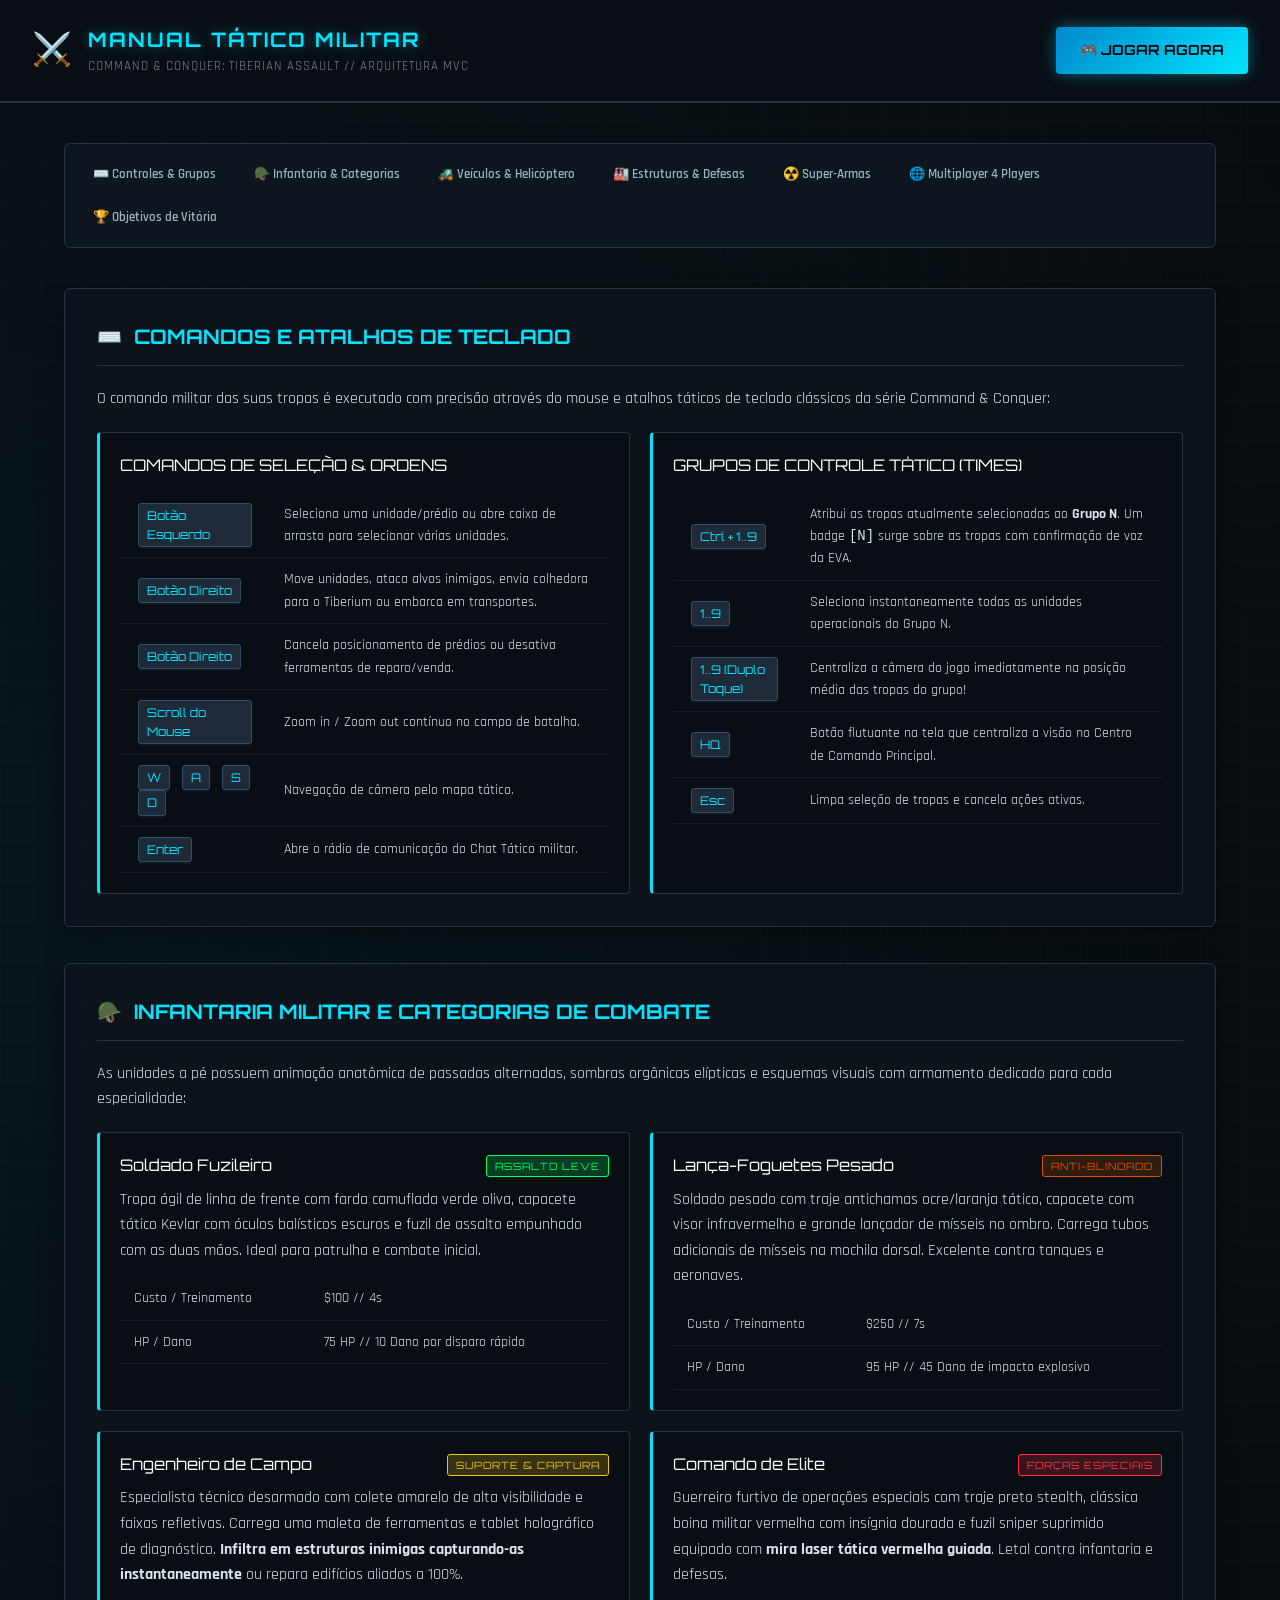
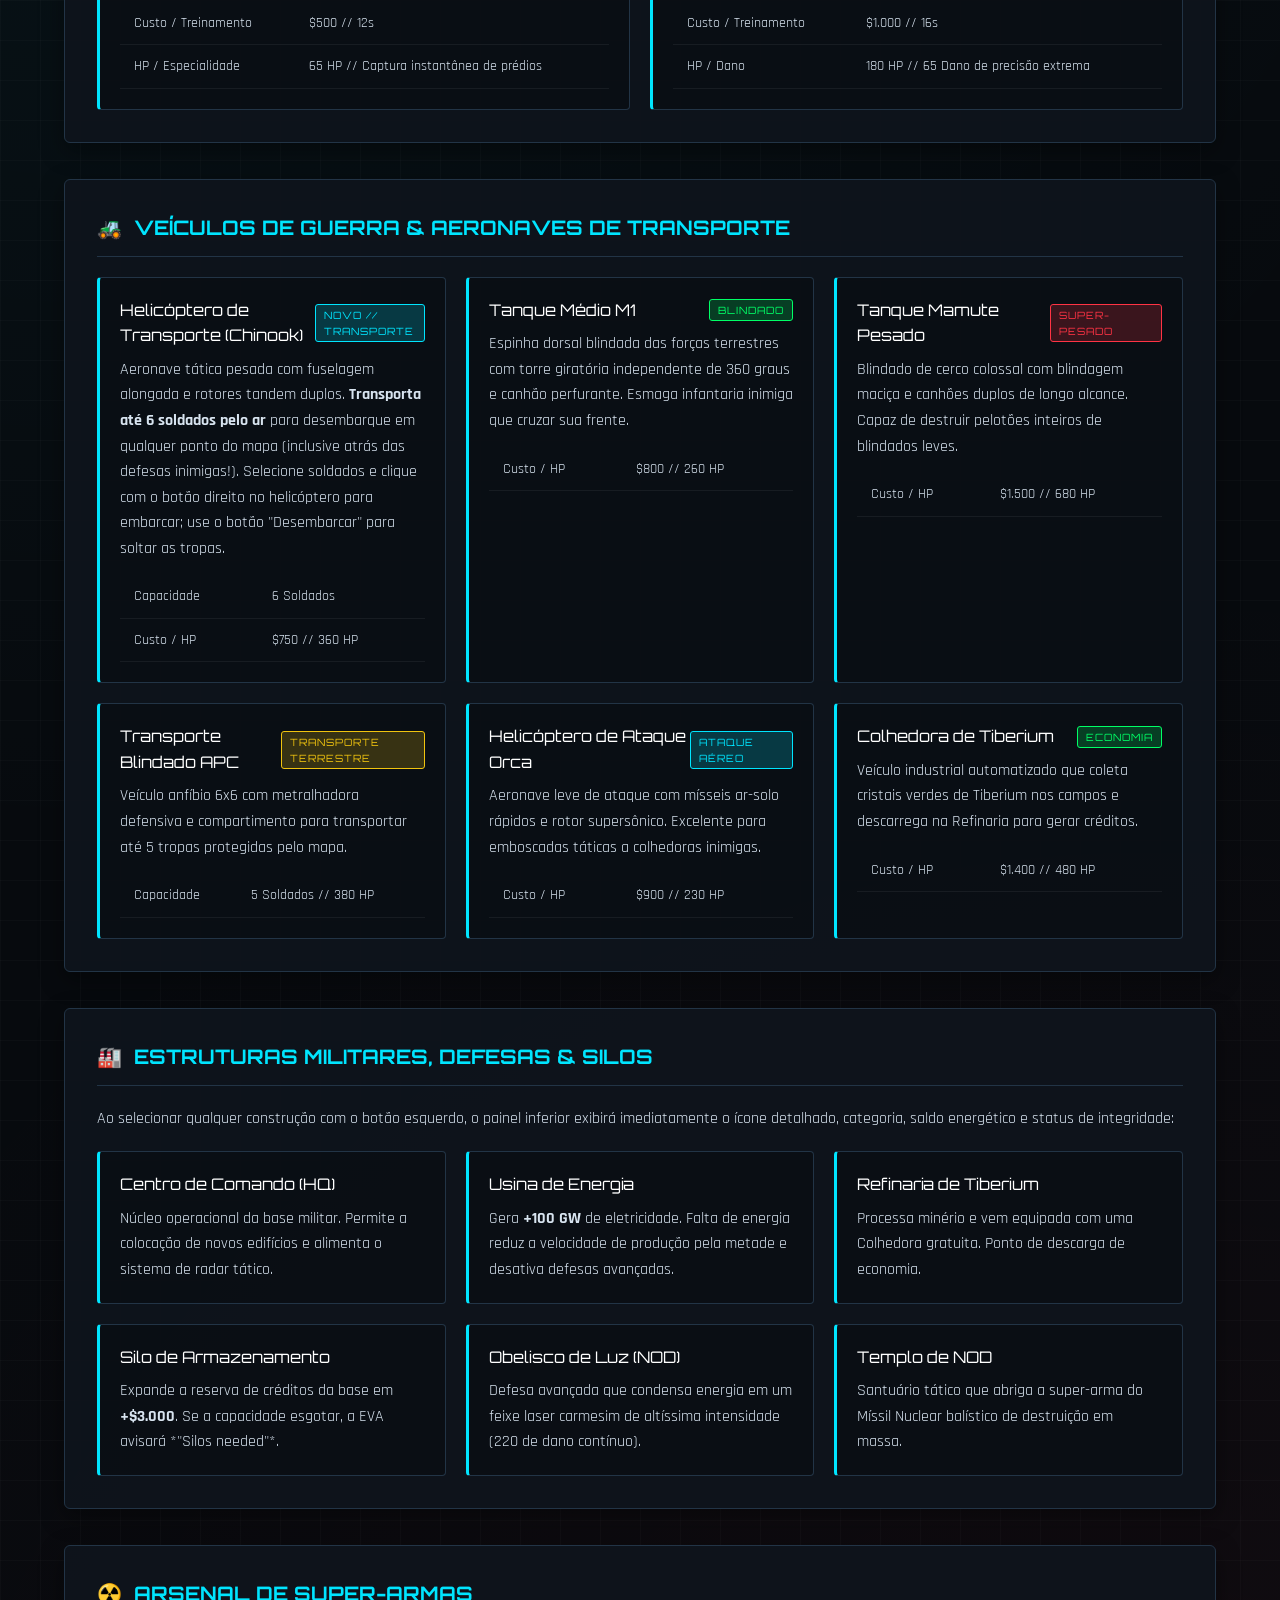
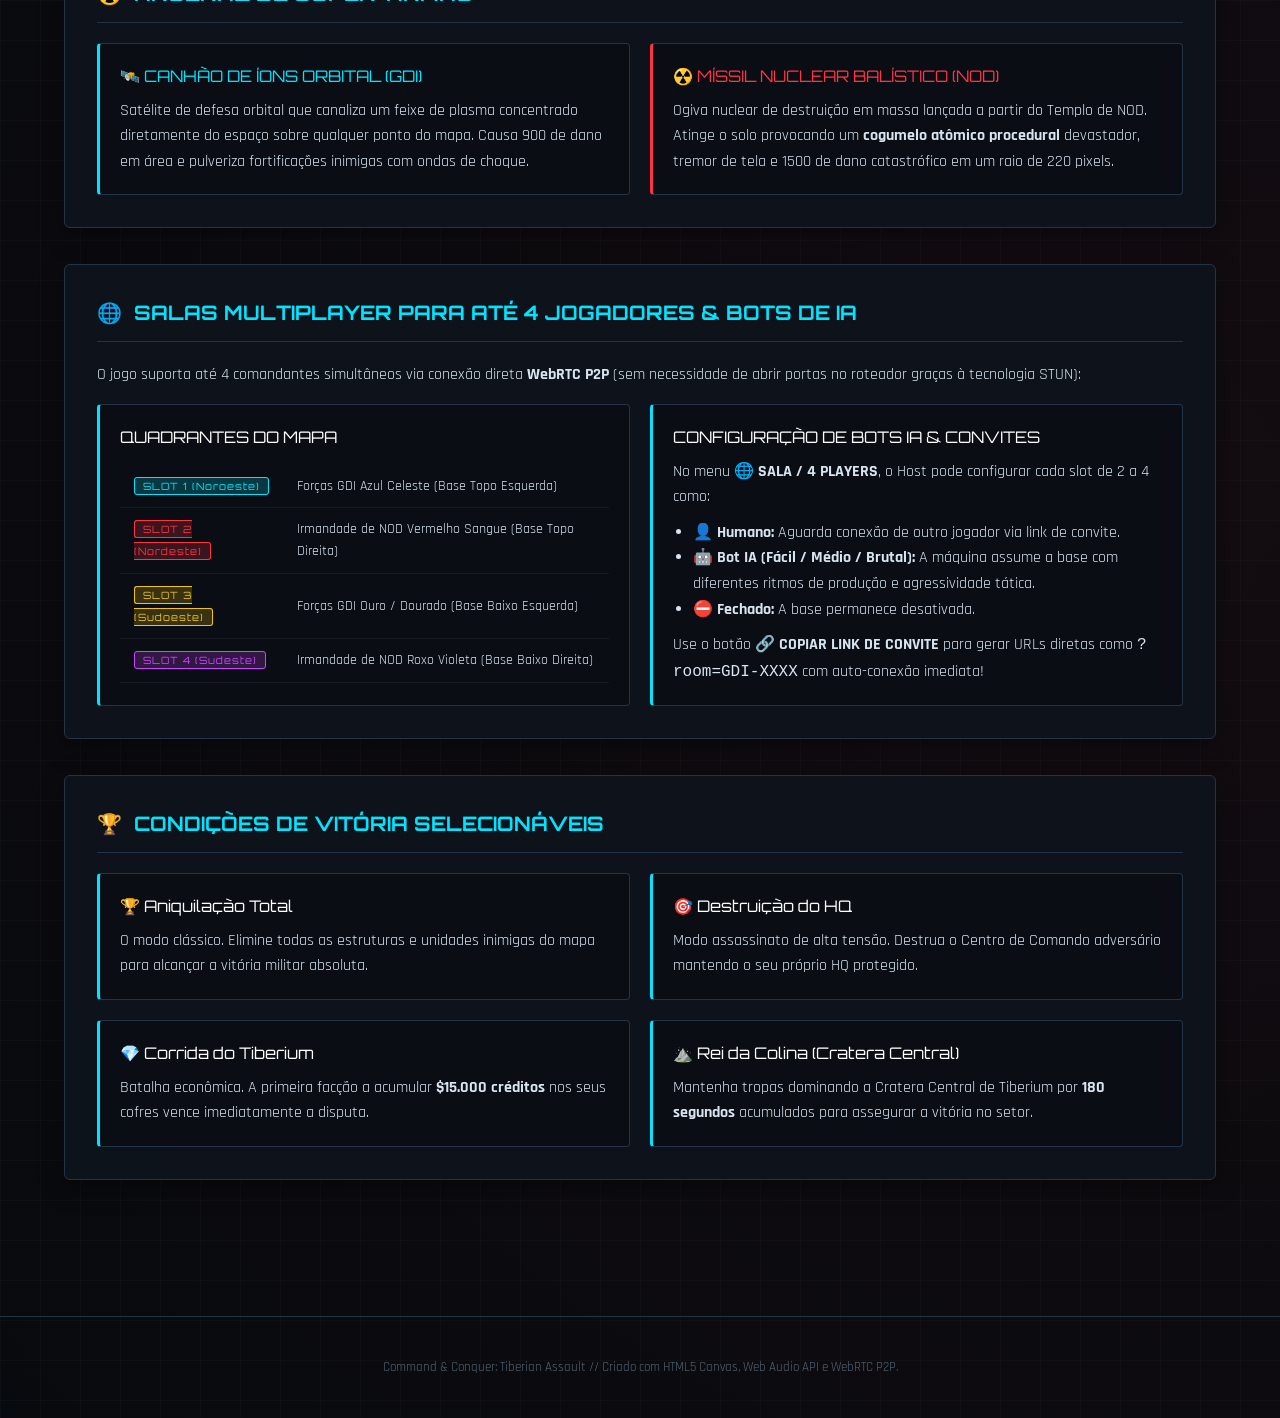
==== manual.html @ e3f0166d "feat: arquitetura MVC, helicóptero de transporte chinook, trilha sonora, feedback de estruturas, man" ====
<!DOCTYPE html>
<html lang="pt-BR">
<head>
  <meta charset="UTF-8">
  <meta name="viewport" content="width=device-width, initial-scale=1.0">
  <title>Manual Tático Militar // Command & Conquer: Tiberian Assault</title>
  <link rel="icon" href="data:image/svg+xml,<svg xmlns='http://www.w3.org/2000/svg' viewBox='0 0 100 100'><text y='.9em' font-size='90'>⚔️</text></svg>">
  <link rel="preconnect" href="https://fonts.googleapis.com">
  <link rel="preconnect" href="https://fonts.gstatic.com" crossorigin>
  <link href="https://fonts.googleapis.com/css2?family=Orbitron:wght@400;600;700;900&family=Rajdhani:wght@500;600;700&display=swap" rel="stylesheet">
  <style>
    :root {
      --bg: #070a0e;
      --panel: rgba(14, 20, 28, 0.95);
      --border: #223446;
      --cyan: #00e5ff;
      --green: #00ff66;
      --amber: #ffaa00;
      --red: #ff3344;
      --gold: #f1c40f;
      --font-tech: 'Orbitron', monospace, sans-serif;
      --font-body: 'Rajdhani', sans-serif;
    }

    * { box-sizing: border-box; margin: 0; padding: 0; }
    body {
      background: var(--bg);
      color: #d8e4f0;
      font-family: var(--font-body);
      font-size: 16px;
      line-height: 1.6;
      background-image: 
        radial-gradient(circle at 10% 20%, rgba(0, 229, 255, 0.05) 0%, transparent 40%),
        radial-gradient(circle at 90% 80%, rgba(255, 51, 68, 0.05) 0%, transparent 40%),
        linear-gradient(rgba(255, 255, 255, 0.02) 1px, transparent 1px),
        linear-gradient(90deg, rgba(255, 255, 255, 0.02) 1px, transparent 1px);
      background-size: 100% 100%, 100% 100%, 40px 40px, 40px 40px;
    }

    header {
      background: rgba(10, 15, 22, 0.98);
      border-bottom: 2px solid var(--border);
      padding: 24px 32px;
      position: sticky;
      top: 0;
      z-index: 100;
      display: flex;
      justify-content: space-between;
      align-items: center;
      backdrop-filter: blur(10px);
    }

    .brand {
      display: flex;
      align-items: center;
      gap: 16px;
    }
    .brand-logo {
      font-size: 32px;
    }
    .brand-text h1 {
      font-family: var(--font-tech);
      font-size: 20px;
      letter-spacing: 2px;
      color: var(--cyan);
      text-shadow: 0 0 12px rgba(0, 229, 255, 0.4);
    }
    .brand-text p {
      font-size: 13px;
      color: #728599;
      letter-spacing: 1px;
    }

    .btn-play {
      background: linear-gradient(135deg, #0088cc, #00e5ff);
      color: #04080e;
      font-family: var(--font-tech);
      font-weight: 700;
      font-size: 14px;
      padding: 12px 24px;
      border: none;
      border-radius: 4px;
      cursor: pointer;
      text-decoration: none;
      display: inline-flex;
      align-items: center;
      gap: 8px;
      box-shadow: 0 0 15px rgba(0, 229, 255, 0.4);
      transition: all 0.2s ease;
    }
    .btn-play:hover {
      transform: translateY(-2px);
      box-shadow: 0 0 25px rgba(0, 229, 255, 0.7);
    }

    .container {
      max-width: 1200px;
      margin: 0 auto;
      padding: 40px 24px 100px;
    }

    .nav-bar {
      display: flex;
      flex-wrap: wrap;
      gap: 10px;
      margin-bottom: 40px;
      background: rgba(16, 24, 34, 0.8);
      padding: 14px;
      border-radius: 6px;
      border: 1px solid var(--border);
    }
    .nav-bar a {
      color: #9ab0c5;
      text-decoration: none;
      font-size: 13px;
      font-weight: 600;
      padding: 6px 14px;
      border-radius: 3px;
      transition: all 0.2s ease;
    }
    .nav-bar a:hover {
      background: rgba(0, 229, 255, 0.15);
      color: var(--cyan);
    }

    .section {
      background: var(--panel);
      border: 1px solid var(--border);
      border-radius: 6px;
      padding: 32px;
      margin-bottom: 36px;
      box-shadow: 0 8px 24px rgba(0, 0, 0, 0.4);
    }

    .section-title {
      font-family: var(--font-tech);
      font-size: 20px;
      color: var(--cyan);
      margin-bottom: 20px;
      display: flex;
      align-items: center;
      gap: 12px;
      border-bottom: 1px solid var(--border);
      padding-bottom: 12px;
    }

    .grid-2 {
      display: grid;
      grid-template-columns: 1fr 1fr;
      gap: 20px;
    }
    .grid-3 {
      display: grid;
      grid-template-columns: repeat(auto-fit, minmax(320px, 1fr));
      gap: 20px;
    }

    .card {
      background: rgba(8, 12, 18, 0.75);
      border: 1px solid var(--border);
      border-radius: 4px;
      padding: 20px;
      position: relative;
    }
    .card.highlight {
      border-left: 3px solid var(--cyan);
    }
    .card.nod {
      border-left: 3px solid var(--red);
    }
    .card.gold {
      border-left: 3px solid var(--gold);
    }

    .card-title {
      font-family: var(--font-tech);
      font-size: 16px;
      color: #fff;
      margin-bottom: 8px;
      display: flex;
      justify-content: space-between;
      align-items: center;
    }

    .badge {
      font-size: 10px;
      padding: 2px 8px;
      border-radius: 3px;
      font-family: var(--font-tech);
      letter-spacing: 1px;
    }
    .badge-cyan { background: rgba(0, 229, 255, 0.2); color: var(--cyan); border: 1px solid var(--cyan); }
    .badge-red { background: rgba(255, 51, 68, 0.2); color: var(--red); border: 1px solid var(--red); }
    .badge-gold { background: rgba(241, 196, 15, 0.2); color: var(--gold); border: 1px solid var(--gold); }
    .badge-green { background: rgba(0, 255, 102, 0.2); color: var(--green); border: 1px solid var(--green); }

    .key {
      display: inline-block;
      background: #1e2a38;
      color: #00e5ff;
      border: 1px solid #334e68;
      border-radius: 3px;
      padding: 2px 8px;
      font-family: var(--font-tech);
      font-size: 12px;
      margin: 0 4px;
      box-shadow: 0 2px 0 #101820;
    }

    table {
      width: 100%;
      border-collapse: collapse;
      margin-top: 14px;
    }
    th, td {
      padding: 10px 14px;
      text-align: left;
      border-bottom: 1px solid rgba(255, 255, 255, 0.06);
      font-size: 14px;
    }
    th {
      font-family: var(--font-tech);
      color: #728599;
      font-size: 12px;
    }

    footer {
      text-align: center;
      padding: 40px;
      border-top: 1px solid var(--border);
      color: #556677;
      font-size: 13px;
    }
  </style>
</head>
<body>

  <header>
    <div class="brand">
      <span class="brand-logo">⚔️</span>
      <div class="brand-text">
        <h1>MANUAL TÁTICO MILITAR</h1>
        <p>COMMAND & CONQUER: TIBERIAN ASSAULT // ARQUITETURA MVC</p>
      </div>
    </div>
    <a href="index.html" class="btn-play">🎮 JOGAR AGORA</a>
  </header>

  <div class="container">
    
    <nav class="nav-bar">
      <a href="#controles">⌨️ Controles & Grupos</a>
      <a href="#infantaria">🪖 Infantaria & Categorias</a>
      <a href="#veiculos">🚜 Veículos & Helicóptero</a>
      <a href="#estruturas">🏭 Estruturas & Defesas</a>
      <a href="#superarmas">☢️ Super-Armas</a>
      <a href="#multiplayer">🌐 Multiplayer 4 Players</a>
      <a href="#vitoria">🏆 Objetivos de Vitória</a>
    </nav>

    <!-- 1. CONTROLES E ATALHOS -->
    <section class="section" id="controles">
      <h2 class="section-title"><span>⌨️</span> COMANDOS E ATALHOS DE TECLADO</h2>
      <p style="margin-bottom: 20px;">O comando militar das suas tropas é executado com precisão através do mouse e atalhos táticos de teclado clássicos da série Command & Conquer:</p>
      
      <div class="grid-2">
        <div class="card highlight">
          <div class="card-title">COMANDOS DE SELEÇÃO & ORDENS</div>
          <table>
            <tr><td><span class="key">Botão Esquerdo</span></td><td>Seleciona uma unidade/prédio ou abre caixa de arrasto para selecionar várias unidades.</td></tr>
            <tr><td><span class="key">Botão Direito</span></td><td>Move unidades, ataca alvos inimigos, envia colhedora para o Tiberium ou embarca em transportes.</td></tr>
            <tr><td><span class="key">Botão Direito</span></td><td>Cancela posicionamento de prédios ou desativa ferramentas de reparo/venda.</td></tr>
            <tr><td><span class="key">Scroll do Mouse</span></td><td>Zoom in / Zoom out contínuo no campo de batalha.</td></tr>
            <tr><td><span class="key">W</span> <span class="key">A</span> <span class="key">S</span> <span class="key">D</span></td><td>Navegação de câmera pelo mapa tático.</td></tr>
            <tr><td><span class="key">Enter</span></td><td>Abre o rádio de comunicação do Chat Tático militar.</td></tr>
          </table>
        </div>

        <div class="card highlight">
          <div class="card-title">GRUPOS DE CONTROLE TÁTICO (TIMES)</div>
          <table>
            <tr><td><span class="key">Ctrl + 1..9</span></td><td>Atribui as tropas atualmente selecionadas ao <strong>Grupo N</strong>. Um badge <code>[N]</code> surge sobre as tropas com confirmação de voz da EVA.</td></tr>
            <tr><td><span class="key">1..9</span></td><td>Seleciona instantaneamente todas as unidades operacionais do Grupo N.</td></tr>
            <tr><td><span class="key">1..9 (Duplo Toque)</span></td><td>Centraliza a câmera do jogo imediatamente na posição média das tropas do grupo!</td></tr>
            <tr><td><span class="key">HQ</span></td><td>Botão flutuante na tela que centraliza a visão no Centro de Comando Principal.</td></tr>
            <tr><td><span class="key">Esc</span></td><td>Limpa seleção de tropas e cancela ações ativas.</td></tr>
          </table>
        </div>
      </div>
    </section>

    <!-- 2. INFANTARIA E CATEGORIAS -->
    <section class="section" id="infantaria">
      <h2 class="section-title"><span>🪖</span> INFANTARIA MILITAR E CATEGORIAS DE COMBATE</h2>
      <p style="margin-bottom: 20px;">As unidades a pé possuem animação anatômica de passadas alternadas, sombras orgânicas elípticas e esquemas visuais com armamento dedicado para cada especialidade:</p>

      <div class="grid-2">
        <div class="card highlight">
          <div class="card-title">
            <span>Soldado Fuzileiro</span>
            <span class="badge badge-green">ASSALTO LEVE</span>
          </div>
          <p>Tropa ágil de linha de frente com farda camuflada verde oliva, capacete tático Kevlar com óculos balísticos escuros e fuzil de assalto empunhado com as duas mãos. Ideal para patrulha e combate inicial.</p>
          <table>
            <tr><td>Custo / Treinamento</td><td>$100 // 4s</td></tr>
            <tr><td>HP / Dano</td><td>75 HP // 10 Dano por disparo rápido</td></tr>
          </table>
        </div>

        <div class="card highlight">
          <div class="card-title">
            <span>Lança-Foguetes Pesado</span>
            <span class="badge badge-amber" style="background: rgba(211,84,0,0.2); color: #d35400; border: 1px solid #d35400;">ANTI-BLINDADO</span>
          </div>
          <p>Soldado pesado com traje antichamas ocre/laranja tático, capacete com visor infravermelho e grande lançador de mísseis no ombro. Carrega tubos adicionais de mísseis na mochila dorsal. Excelente contra tanques e aeronaves.</p>
          <table>
            <tr><td>Custo / Treinamento</td><td>$250 // 7s</td></tr>
            <tr><td>HP / Dano</td><td>95 HP // 45 Dano de impacto explosivo</td></tr>
          </table>
        </div>

        <div class="card highlight">
          <div class="card-title">
            <span>Engenheiro de Campo</span>
            <span class="badge badge-gold">SUPORTE & CAPTURA</span>
          </div>
          <p>Especialista técnico desarmado com colete amarelo de alta visibilidade e faixas refletivas. Carrega uma maleta de ferramentas e tablet holográfico de diagnóstico. <strong>Infiltra em estruturas inimigas capturando-as instantaneamente</strong> ou repara edifícios aliados a 100%.</p>
          <table>
            <tr><td>Custo / Treinamento</td><td>$500 // 12s</td></tr>
            <tr><td>HP / Especialidade</td><td>65 HP // Captura instantânea de prédios</td></tr>
          </table>
        </div>

        <div class="card highlight">
          <div class="card-title">
            <span>Comando de Elite</span>
            <span class="badge badge-red">FORÇAS ESPECIAIS</span>
          </div>
          <p>Guerreiro furtivo de operações especiais com traje preto stealth, clássica boina militar vermelha com insígnia dourada e fuzil sniper suprimido equipado com <strong>mira laser tática vermelha guiada</strong>. Letal contra infantaria e defesas.</p>
          <table>
            <tr><td>Custo / Treinamento</td><td>$1.000 // 16s</td></tr>
            <tr><td>HP / Dano</td><td>180 HP // 65 Dano de precisão extrema</td></tr>
          </table>
        </div>
      </div>
    </section>

    <!-- 3. VEÍCULOS E AERONAVES -->
    <section class="section" id="veiculos">
      <h2 class="section-title"><span>🚜</span> VEÍCULOS DE GUERRA & AERONAVES DE TRANSPORTE</h2>
      
      <div class="grid-3">
        <div class="card highlight">
          <div class="card-title">
            <span>Helicóptero de Transporte (Chinook)</span>
            <span class="badge badge-cyan">NOVO // TRANSPORTE</span>
          </div>
          <p>Aeronave tática pesada com fuselagem alongada e rotores tandem duplos. <strong>Transporta até 6 soldados pelo ar</strong> para desembarque em qualquer ponto do mapa (inclusive atrás das defesas inimigas!). Selecione soldados e clique com o botão direito no helicóptero para embarcar; use o botão "Desembarcar" para soltar as tropas.</p>
          <table>
            <tr><td>Capacidade</td><td>6 Soldados</td></tr>
            <tr><td>Custo / HP</td><td>$750 // 360 HP</td></tr>
          </table>
        </div>

        <div class="card highlight">
          <div class="card-title">
            <span>Tanque Médio M1</span>
            <span class="badge badge-green">BLINDADO</span>
          </div>
          <p>Espinha dorsal blindada das forças terrestres com torre giratória independente de 360 graus e canhão perfurante. Esmaga infantaria inimiga que cruzar sua frente.</p>
          <table>
            <tr><td>Custo / HP</td><td>$800 // 260 HP</td></tr>
          </table>
        </div>

        <div class="card highlight">
          <div class="card-title">
            <span>Tanque Mamute Pesado</span>
            <span class="badge badge-red">SUPER-PESADO</span>
          </div>
          <p>Blindado de cerco colossal com blindagem maciça e canhões duplos de longo alcance. Capaz de destruir pelotões inteiros de blindados leves.</p>
          <table>
            <tr><td>Custo / HP</td><td>$1.500 // 680 HP</td></tr>
          </table>
        </div>

        <div class="card highlight">
          <div class="card-title">
            <span>Transporte Blindado APC</span>
            <span class="badge badge-gold">TRANSPORTE TERRESTRE</span>
          </div>
          <p>Veículo anfíbio 6x6 com metralhadora defensiva e compartimento para transportar até 5 tropas protegidas pelo mapa.</p>
          <table>
            <tr><td>Capacidade</td><td>5 Soldados // 380 HP</td></tr>
          </table>
        </div>

        <div class="card highlight">
          <div class="card-title">
            <span>Helicóptero de Ataque Orca</span>
            <span class="badge badge-cyan">ATAQUE AÉREO</span>
          </div>
          <p>Aeronave leve de ataque com mísseis ar-solo rápidos e rotor supersônico. Excelente para emboscadas táticas a colhedoras inimigas.</p>
          <table>
            <tr><td>Custo / HP</td><td>$900 // 230 HP</td></tr>
          </table>
        </div>

        <div class="card highlight">
          <div class="card-title">
            <span>Colhedora de Tiberium</span>
            <span class="badge badge-green">ECONOMIA</span>
          </div>
          <p>Veículo industrial automatizado que coleta cristais verdes de Tiberium nos campos e descarrega na Refinaria para gerar créditos.</p>
          <table>
            <tr><td>Custo / HP</td><td>$1.400 // 480 HP</td></tr>
          </table>
        </div>
      </div>
    </section>

    <!-- 4. ESTRUTURAS -->
    <section class="section" id="estruturas">
      <h2 class="section-title"><span>🏭</span> ESTRUTURAS MILITARES, DEFESAS & SILOS</h2>
      <p style="margin-bottom: 20px;">Ao selecionar qualquer construção com o botão esquerdo, o painel inferior exibirá imediatamente o ícone detalhado, categoria, saldo energético e status de integridade:</p>

      <div class="grid-3">
        <div class="card highlight">
          <div class="card-title">Centro de Comando (HQ)</div>
          <p>Núcleo operacional da base militar. Permite a colocação de novos edifícios e alimenta o sistema de radar tático.</p>
        </div>
        <div class="card highlight">
          <div class="card-title">Usina de Energia</div>
          <p>Gera <strong>+100 GW</strong> de eletricidade. Falta de energia reduz a velocidade de produção pela metade e desativa defesas avançadas.</p>
        </div>
        <div class="card highlight">
          <div class="card-title">Refinaria de Tiberium</div>
          <p>Processa minério e vem equipada com uma Colhedora gratuita. Ponto de descarga de economia.</p>
        </div>
        <div class="card highlight">
          <div class="card-title">Silo de Armazenamento</div>
          <p>Expande a reserva de créditos da base em <strong>+$3.000</strong>. Se a capacidade esgotar, a EVA avisará *"Silos needed"*.</p>
        </div>
        <div class="card highlight">
          <div class="card-title">Obelisco de Luz (NOD)</div>
          <p>Defesa avançada que condensa energia em um feixe laser carmesim de altíssima intensidade (220 de dano contínuo).</p>
        </div>
        <div class="card highlight">
          <div class="card-title">Templo de NOD</div>
          <p>Santuário tático que abriga a super-arma do Míssil Nuclear balístico de destruição em massa.</p>
        </div>
      </div>
    </section>

    <!-- 5. SUPER-ARMAS -->
    <section class="section" id="superarmas">
      <h2 class="section-title"><span>☢️</span> ARSENAL DE SUPER-ARMAS</h2>
      <div class="grid-2">
        <div class="card highlight">
          <div class="card-title" style="color: var(--cyan);">🛰️ CANHÃO DE ÍONS ORBITAL (GDI)</div>
          <p>Satélite de defesa orbital que canaliza um feixe de plasma concentrado diretamente do espaço sobre qualquer ponto do mapa. Causa 900 de dano em área e pulveriza fortificações inimigas com ondas de choque.</p>
        </div>
        <div class="card nod">
          <div class="card-title" style="color: var(--red);">☢️ MÍSSIL NUCLEAR BALÍSTICO (NOD)</div>
          <p>Ogiva nuclear de destruição em massa lançada a partir do Templo de NOD. Atinge o solo provocando um <strong>cogumelo atômico procedural</strong> devastador, tremor de tela e 1500 de dano catastrófico em um raio de 220 pixels.</p>
        </div>
      </div>
    </section>

    <!-- 6. MULTIPLAYER 4 PLAYERS -->
    <section class="section" id="multiplayer">
      <h2 class="section-title"><span>🌐</span> SALAS MULTIPLAYER PARA ATÉ 4 JOGADORES & BOTS DE IA</h2>
      <p style="margin-bottom: 16px;">O jogo suporta até 4 comandantes simultâneos via conexão direta <strong>WebRTC P2P</strong> (sem necessidade de abrir portas no roteador graças à tecnologia STUN):</p>

      <div class="grid-2">
        <div class="card highlight">
          <div class="card-title">QUADRANTES DO MAPA</div>
          <table>
            <tr><td><span class="badge badge-cyan">SLOT 1 (Noroeste)</span></td><td>Forças GDI Azul Celeste (Base Topo Esquerda)</td></tr>
            <tr><td><span class="badge badge-red">SLOT 2 (Nordeste)</span></td><td>Irmandade de NOD Vermelho Sangue (Base Topo Direita)</td></tr>
            <tr><td><span class="badge badge-gold">SLOT 3 (Sudoeste)</span></td><td>Forças GDI Ouro / Dourado (Base Baixo Esquerda)</td></tr>
            <tr><td><span class="badge badge-red" style="background: rgba(204,68,255,0.2); color: #cc44ff; border: 1px solid #cc44ff;">SLOT 4 (Sudeste)</span></td><td>Irmandade de NOD Roxo Violeta (Base Baixo Direita)</td></tr>
          </table>
        </div>

        <div class="card highlight">
          <div class="card-title">CONFIGURAÇÃO DE BOTS IA & CONVITES</div>
          <p>No menu <strong>🌐 SALA / 4 PLAYERS</strong>, o Host pode configurar cada slot de 2 a 4 como:</p>
          <ul style="margin: 10px 0 10px 20px;">
            <li><strong>👤 Humano:</strong> Aguarda conexão de outro jogador via link de convite.</li>
            <li><strong>🤖 Bot IA (Fácil / Médio / Brutal):</strong> A máquina assume a base com diferentes ritmos de produção e agressividade tática.</li>
            <li><strong>⛔ Fechado:</strong> A base permanece desativada.</li>
          </ul>
          <p>Use o botão <strong>🔗 COPIAR LINK DE CONVITE</strong> para gerar URLs diretas como <code>?room=GDI-XXXX</code> com auto-conexão imediata!</p>
        </div>
      </div>
    </section>

    <!-- 7. CONDIÇÕES DE VITÓRIA -->
    <section class="section" id="vitoria">
      <h2 class="section-title"><span>🏆</span> CONDIÇÕES DE VITÓRIA SELECIONÁVEIS</h2>
      <div class="grid-2">
        <div class="card highlight">
          <div class="card-title">🏆 Aniquilação Total</div>
          <p>O modo clássico. Elimine todas as estruturas e unidades inimigas do mapa para alcançar a vitória militar absoluta.</p>
        </div>
        <div class="card highlight">
          <div class="card-title">🎯 Destruição do HQ</div>
          <p>Modo assassinato de alta tensão. Destrua o Centro de Comando adversário mantendo o seu próprio HQ protegido.</p>
        </div>
        <div class="card highlight">
          <div class="card-title">💎 Corrida do Tiberium</div>
          <p>Batalha econômica. A primeira facção a acumular <strong>$15.000 créditos</strong> nos seus cofres vence imediatamente a disputa.</p>
        </div>
        <div class="card highlight">
          <div class="card-title">⛰️ Rei da Colina (Cratera Central)</div>
          <p>Mantenha tropas dominando a Cratera Central de Tiberium por <strong>180 segundos</strong> acumulados para assegurar a vitória no setor.</p>
        </div>
      </div>
    </section>

  </div>

  <footer>
    <p>Command & Conquer: Tiberian Assault // Criado com HTML5 Canvas, Web Audio API e WebRTC P2P.</p>
  </footer>

</body>
</html>
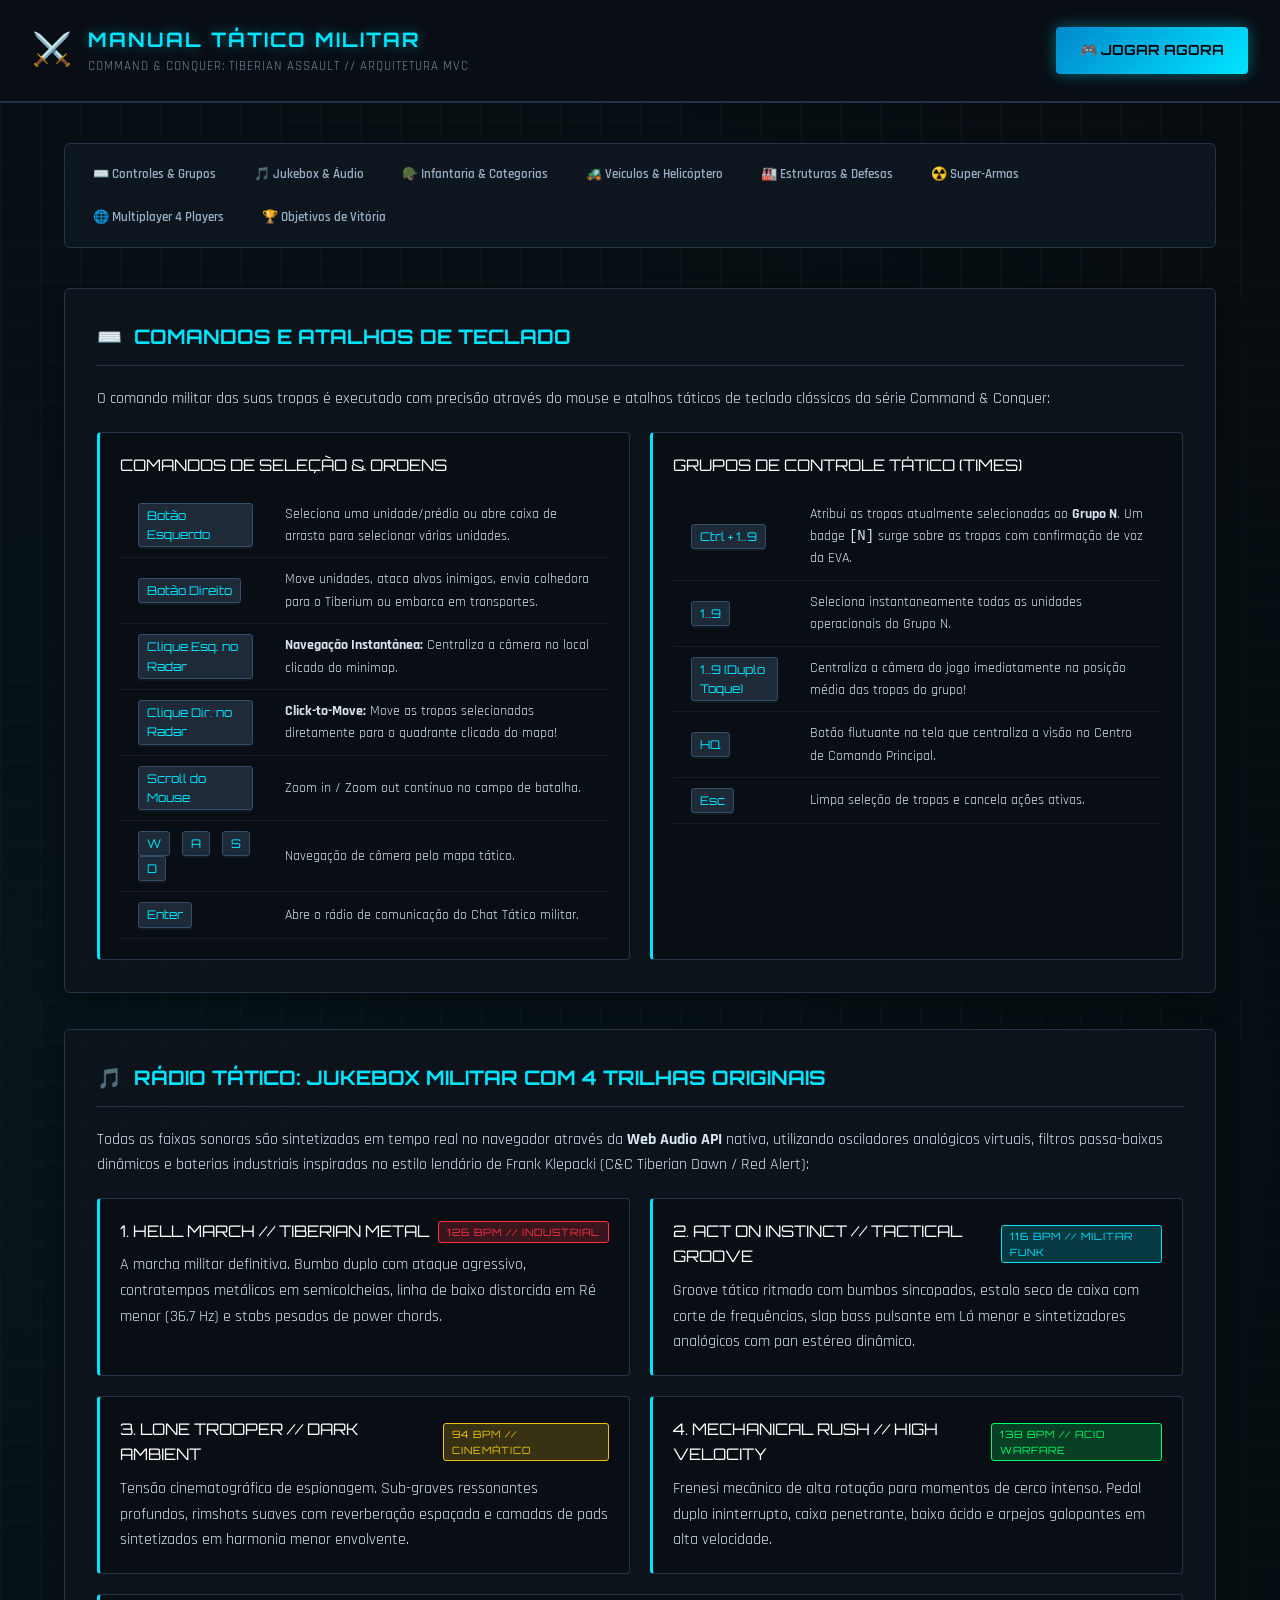
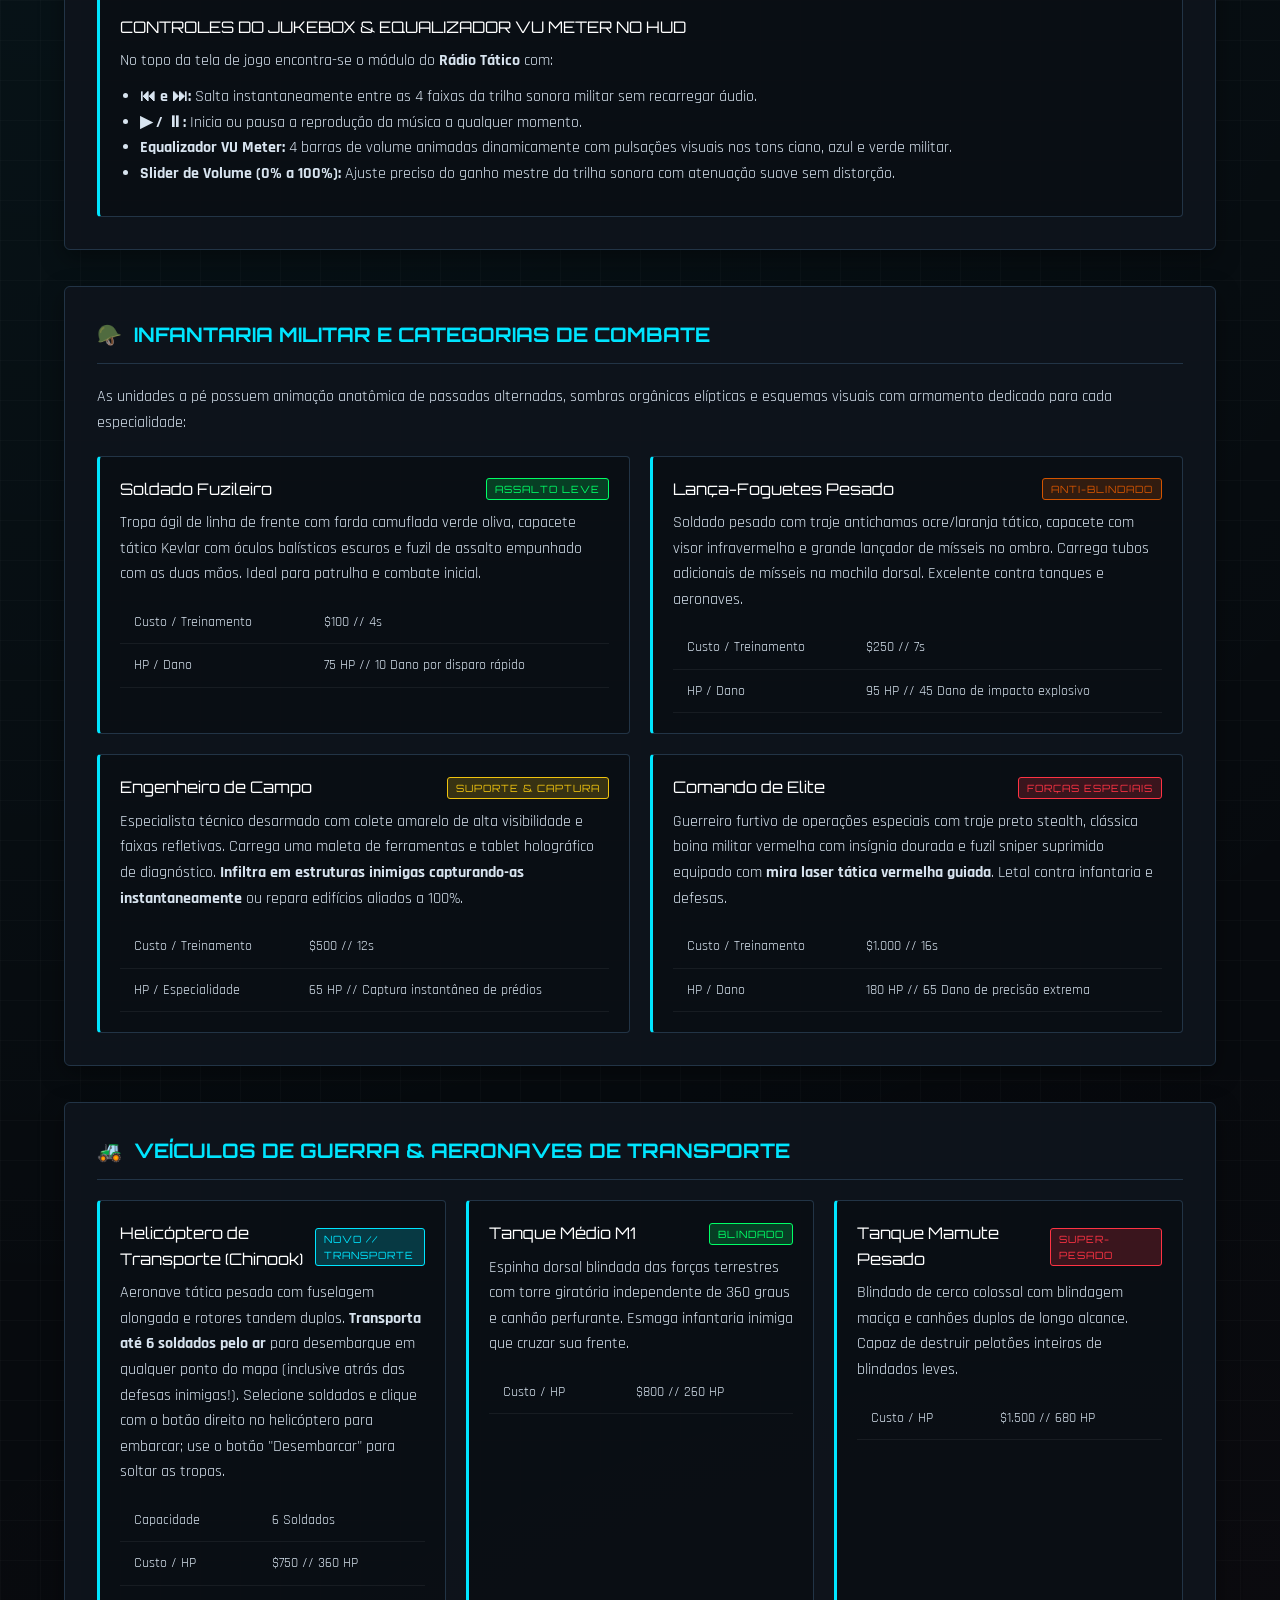
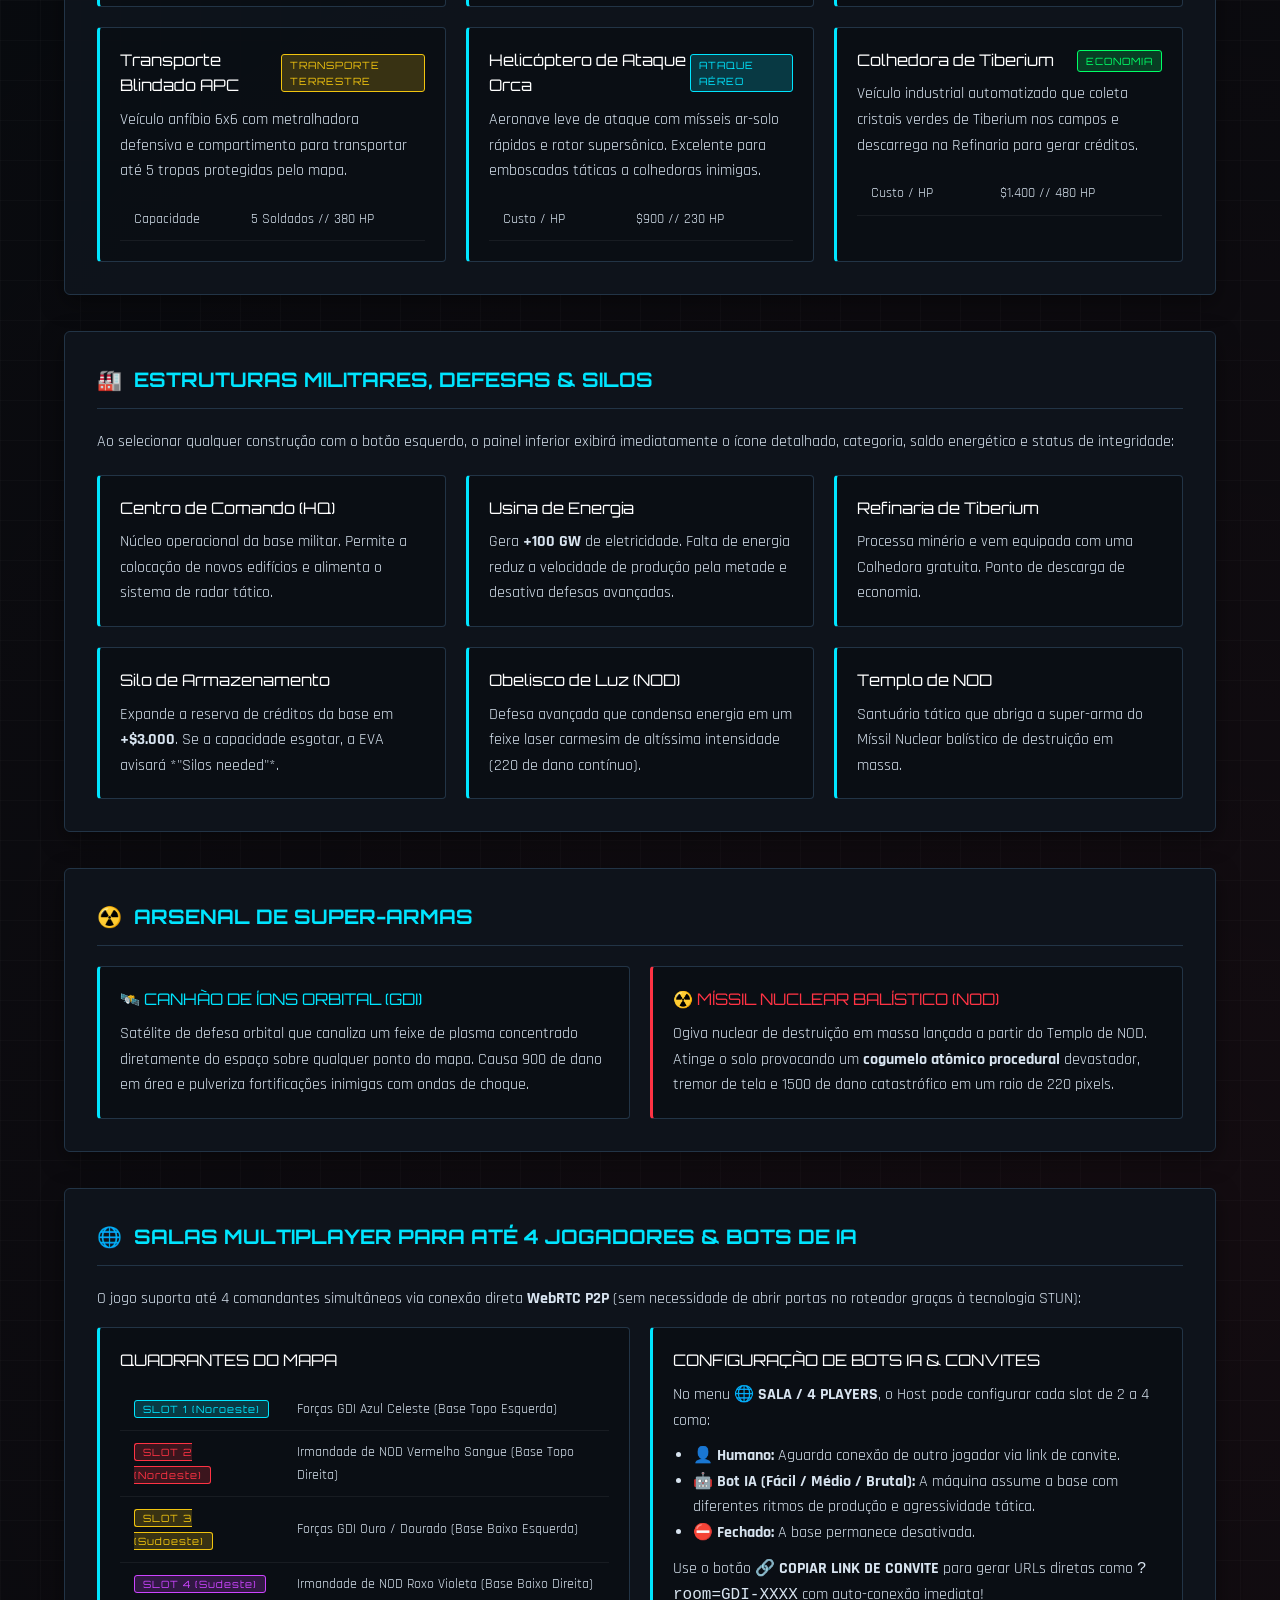
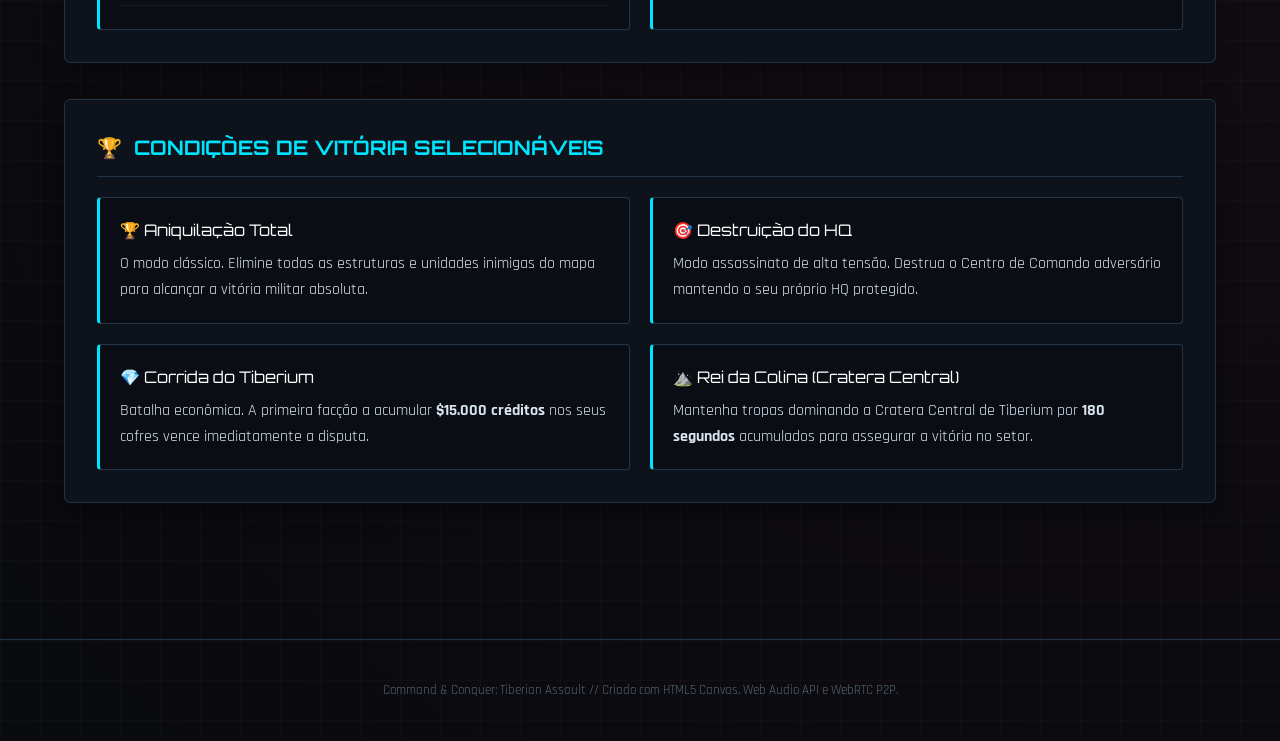
==== commit c01c9d8b: "feat: jukebox militar de 4 faixas com vu-meter animado, controle de volume, radar click-to-move e he" ====
--- a/manual.html
+++ b/manual.html
@@ -250,6 +250,7 @@
     
     <nav class="nav-bar">
       <a href="#controles">⌨️ Controles & Grupos</a>
+      <a href="#trilha">🎵 Jukebox & Áudio</a>
       <a href="#infantaria">🪖 Infantaria & Categorias</a>
       <a href="#veiculos">🚜 Veículos & Helicóptero</a>
       <a href="#estruturas">🏭 Estruturas & Defesas</a>
@@ -269,7 +270,8 @@
           <table>
             <tr><td><span class="key">Botão Esquerdo</span></td><td>Seleciona uma unidade/prédio ou abre caixa de arrasto para selecionar várias unidades.</td></tr>
             <tr><td><span class="key">Botão Direito</span></td><td>Move unidades, ataca alvos inimigos, envia colhedora para o Tiberium ou embarca em transportes.</td></tr>
-            <tr><td><span class="key">Botão Direito</span></td><td>Cancela posicionamento de prédios ou desativa ferramentas de reparo/venda.</td></tr>
+            <tr><td><span class="key">Clique Esq. no Radar</span></td><td><strong>Navegação Instantânea:</strong> Centraliza a câmera no local clicado do minimap.</td></tr>
+            <tr><td><span class="key">Clique Dir. no Radar</span></td><td><strong>Click-to-Move:</strong> Move as tropas selecionadas diretamente para o quadrante clicado do mapa!</td></tr>
             <tr><td><span class="key">Scroll do Mouse</span></td><td>Zoom in / Zoom out contínuo no campo de batalha.</td></tr>
             <tr><td><span class="key">W</span> <span class="key">A</span> <span class="key">S</span> <span class="key">D</span></td><td>Navegação de câmera pelo mapa tático.</td></tr>
             <tr><td><span class="key">Enter</span></td><td>Abre o rádio de comunicação do Chat Tático militar.</td></tr>
@@ -289,7 +291,58 @@
       </div>
     </section>
 
-    <!-- 2. INFANTARIA E CATEGORIAS -->
+    <!-- 2. JUKEBOX MILITAR & SISTEMA DE ÁUDIO -->
+    <section class="section" id="trilha">
+      <h2 class="section-title"><span>🎵</span> RÁDIO TÁTICO: JUKEBOX MILITAR COM 4 TRILHAS ORIGINAIS</h2>
+      <p style="margin-bottom: 20px;">Todas as faixas sonoras são sintetizadas em tempo real no navegador através da <strong>Web Audio API</strong> nativa, utilizando osciladores analógicos virtuais, filtros passa-baixas dinâmicos e baterias industriais inspiradas no estilo lendário de Frank Klepacki (C&C Tiberian Dawn / Red Alert):</p>
+
+      <div class="grid-2">
+        <div class="card highlight">
+          <div class="card-title">
+            <span>1. HELL MARCH // TIBERIAN METAL</span>
+            <span class="badge badge-red">126 BPM // INDUSTRIAL</span>
+          </div>
+          <p>A marcha militar definitiva. Bumbo duplo com ataque agressivo, contratempos metálicos em semicolcheias, linha de baixo distorcida em Ré menor (36.7 Hz) e stabs pesados de power chords.</p>
+        </div>
+
+        <div class="card highlight">
+          <div class="card-title">
+            <span>2. ACT ON INSTINCT // TACTICAL GROOVE</span>
+            <span class="badge badge-cyan">116 BPM // MILITAR FUNK</span>
+          </div>
+          <p>Groove tático ritmado com bumbos sincopados, estalo seco de caixa com corte de frequências, slap bass pulsante em Lá menor e sintetizadores analógicos com pan estéreo dinâmico.</p>
+        </div>
+
+        <div class="card highlight">
+          <div class="card-title">
+            <span>3. LONE TROOPER // DARK AMBIENT</span>
+            <span class="badge badge-gold">94 BPM // CINEMÁTICO</span>
+          </div>
+          <p>Tensão cinematográfica de espionagem. Sub-graves ressonantes profundos, rimshots suaves com reverberação espaçada e camadas de pads sintetizados em harmonia menor envolvente.</p>
+        </div>
+
+        <div class="card highlight">
+          <div class="card-title">
+            <span>4. MECHANICAL RUSH // HIGH VELOCITY</span>
+            <span class="badge badge-green">138 BPM // ACID WARFARE</span>
+          </div>
+          <p>Frenesi mecânico de alta rotação para momentos de cerco intenso. Pedal duplo ininterrupto, caixa penetrante, baixo ácido e arpejos galopantes em alta velocidade.</p>
+        </div>
+      </div>
+
+      <div class="card highlight" style="margin-top: 20px;">
+        <div class="card-title">CONTROLES DO JUKEBOX & EQUALIZADOR VU METER NO HUD</div>
+        <p>No topo da tela de jogo encontra-se o módulo do <strong>Rádio Tático</strong> com:</p>
+        <ul style="margin: 10px 0 10px 20px;">
+          <li><strong>⏮ e ⏭:</strong> Salta instantaneamente entre as 4 faixas da trilha sonora militar sem recarregar áudio.</li>
+          <li><strong>▶ / ⏸:</strong> Inicia ou pausa a reprodução da música a qualquer momento.</li>
+          <li><strong>Equalizador VU Meter:</strong> 4 barras de volume animadas dinamicamente com pulsações visuais nos tons ciano, azul e verde militar.</li>
+          <li><strong>Slider de Volume (0% a 100%):</strong> Ajuste preciso do ganho mestre da trilha sonora com atenuação suave sem distorção.</li>
+        </ul>
+      </div>
+    </section>
+
+    <!-- 3. INFANTARIA E CATEGORIAS -->
     <section class="section" id="infantaria">
       <h2 class="section-title"><span>🪖</span> INFANTARIA MILITAR E CATEGORIAS DE COMBATE</h2>
       <p style="margin-bottom: 20px;">As unidades a pé possuem animação anatômica de passadas alternadas, sombras orgânicas elípticas e esquemas visuais com armamento dedicado para cada especialidade:</p>
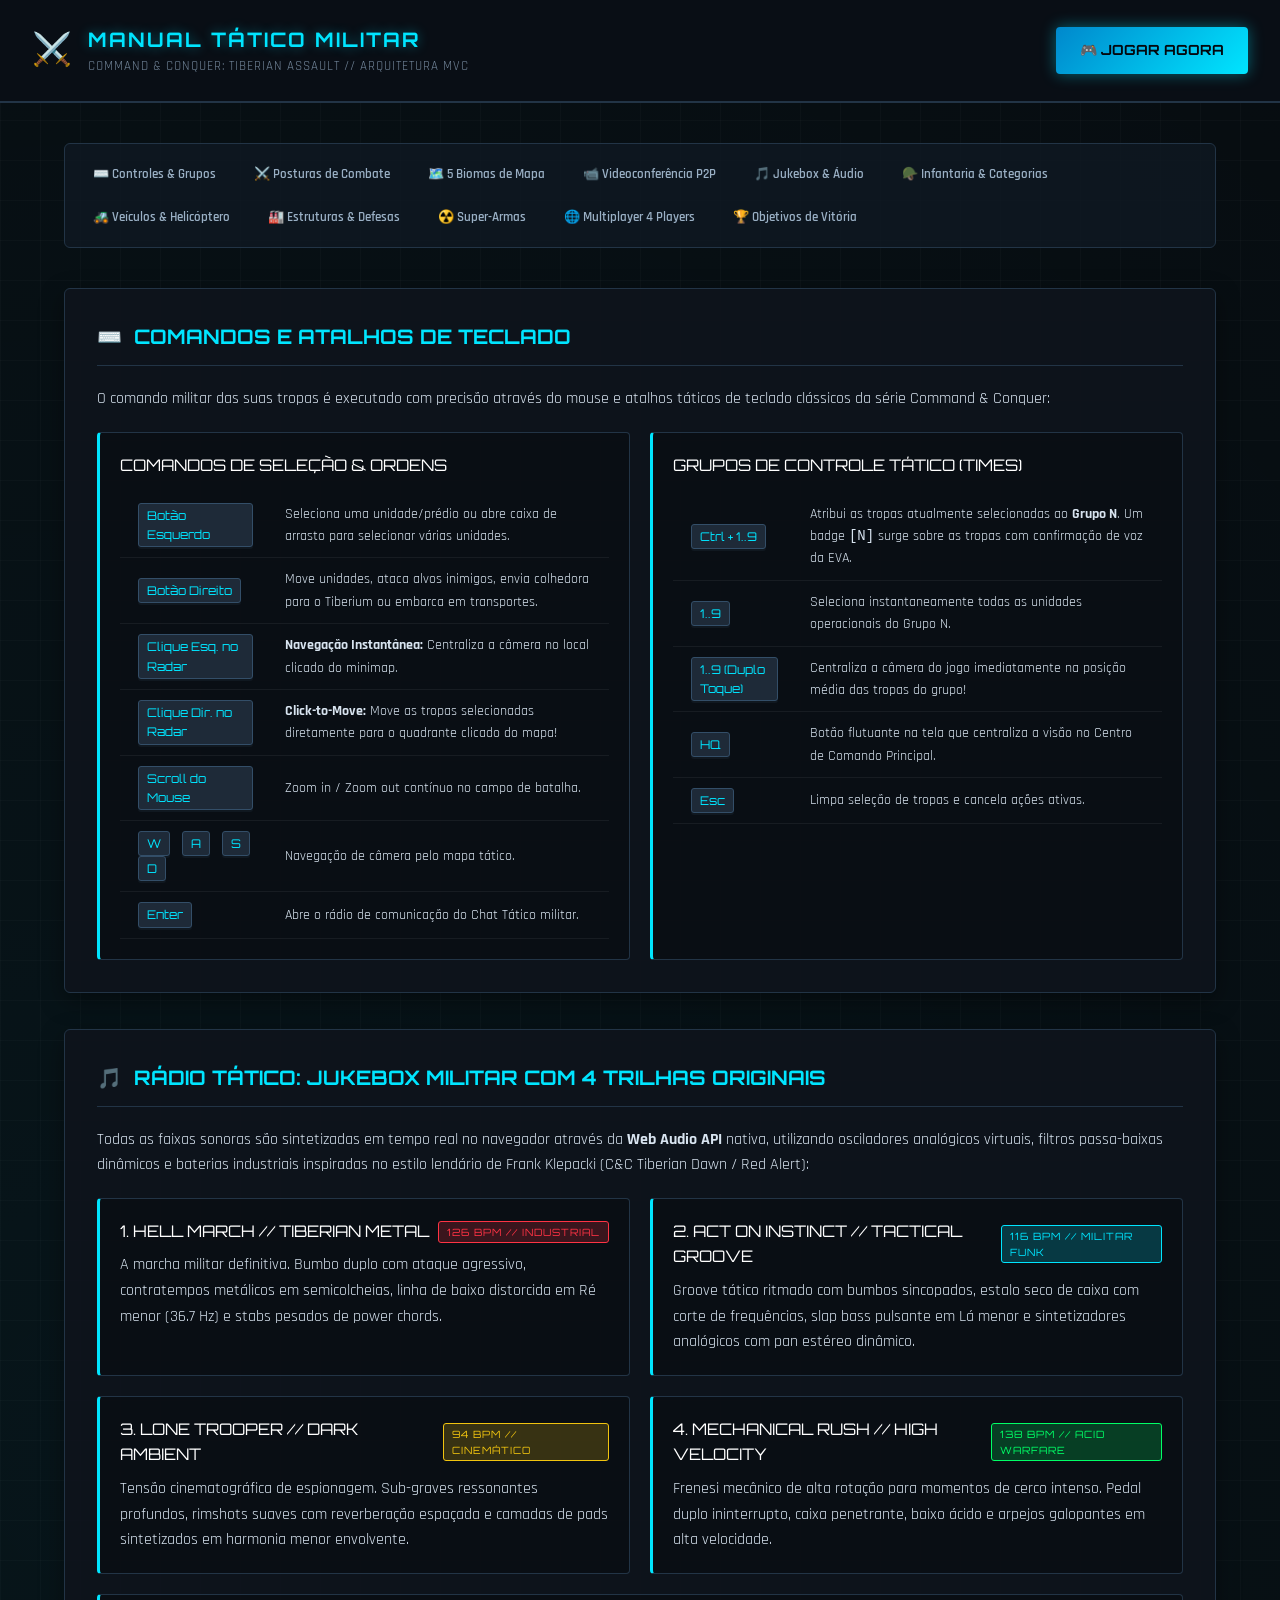
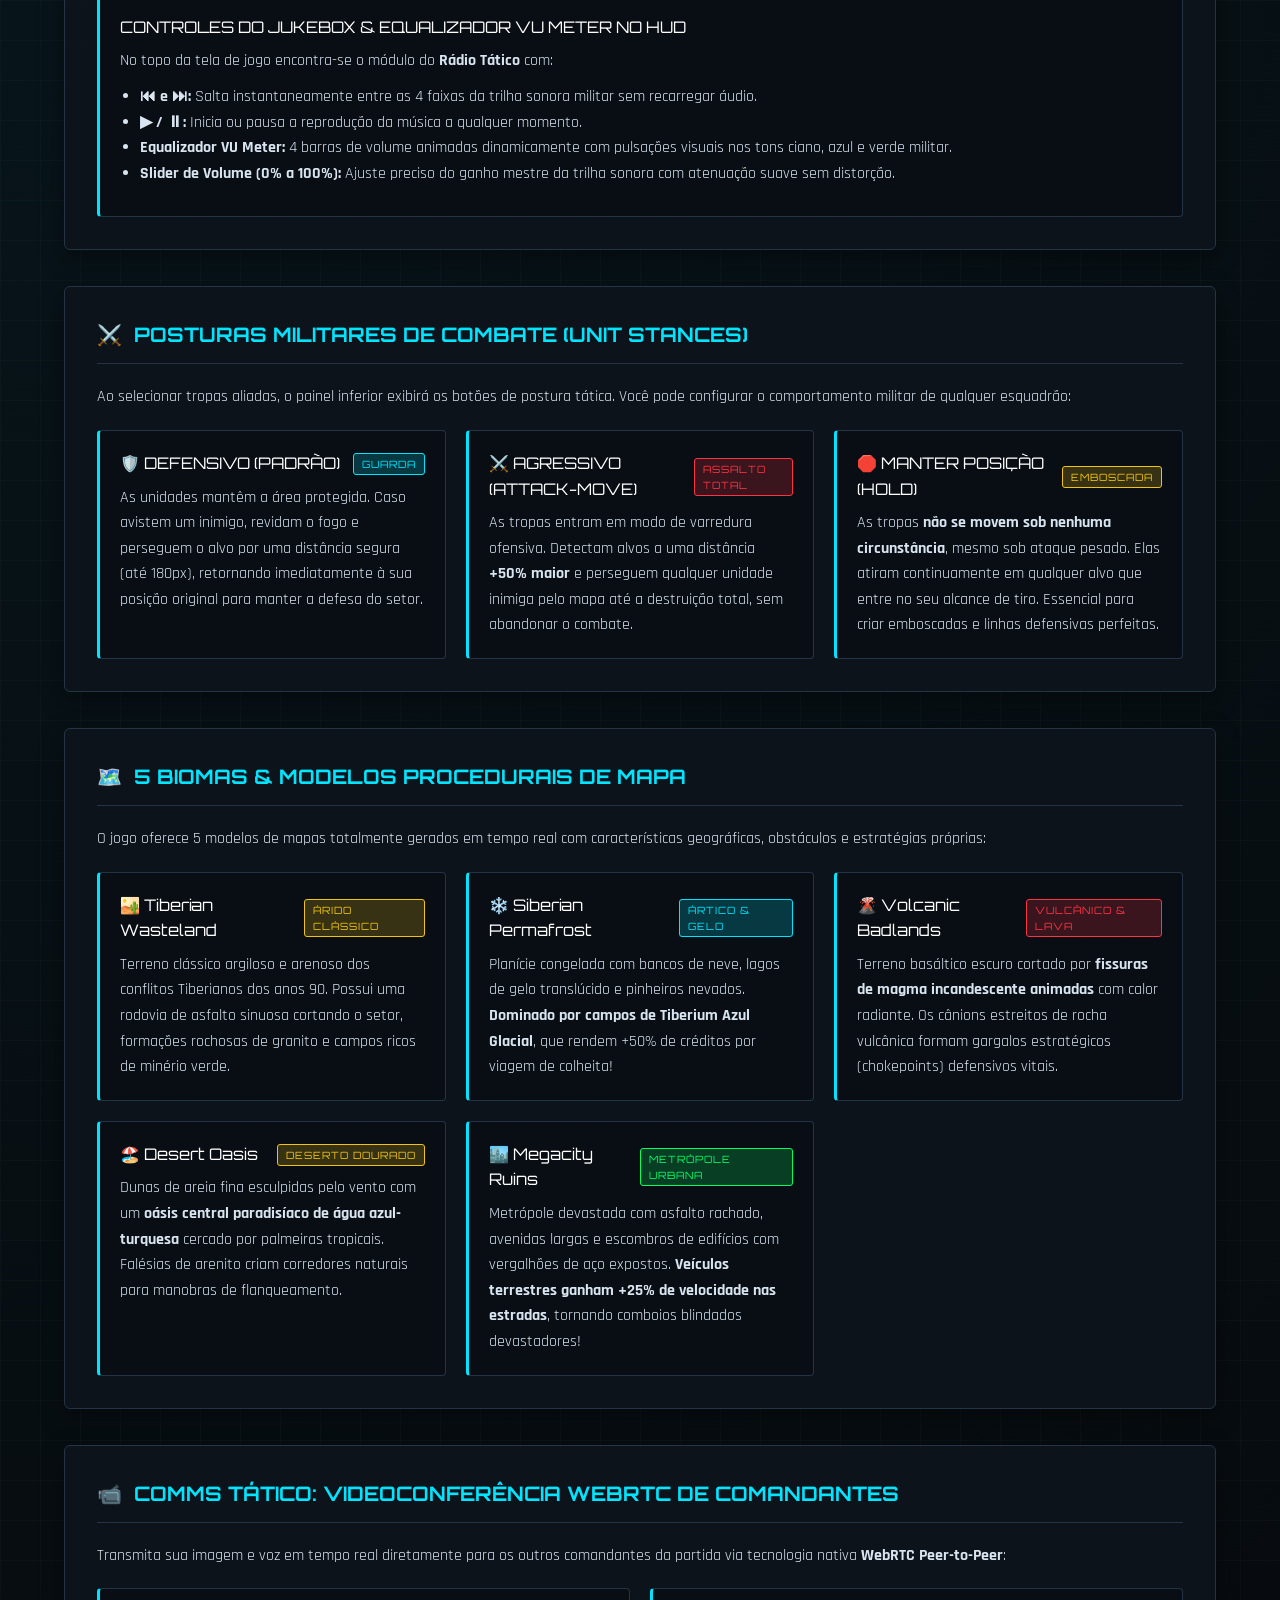
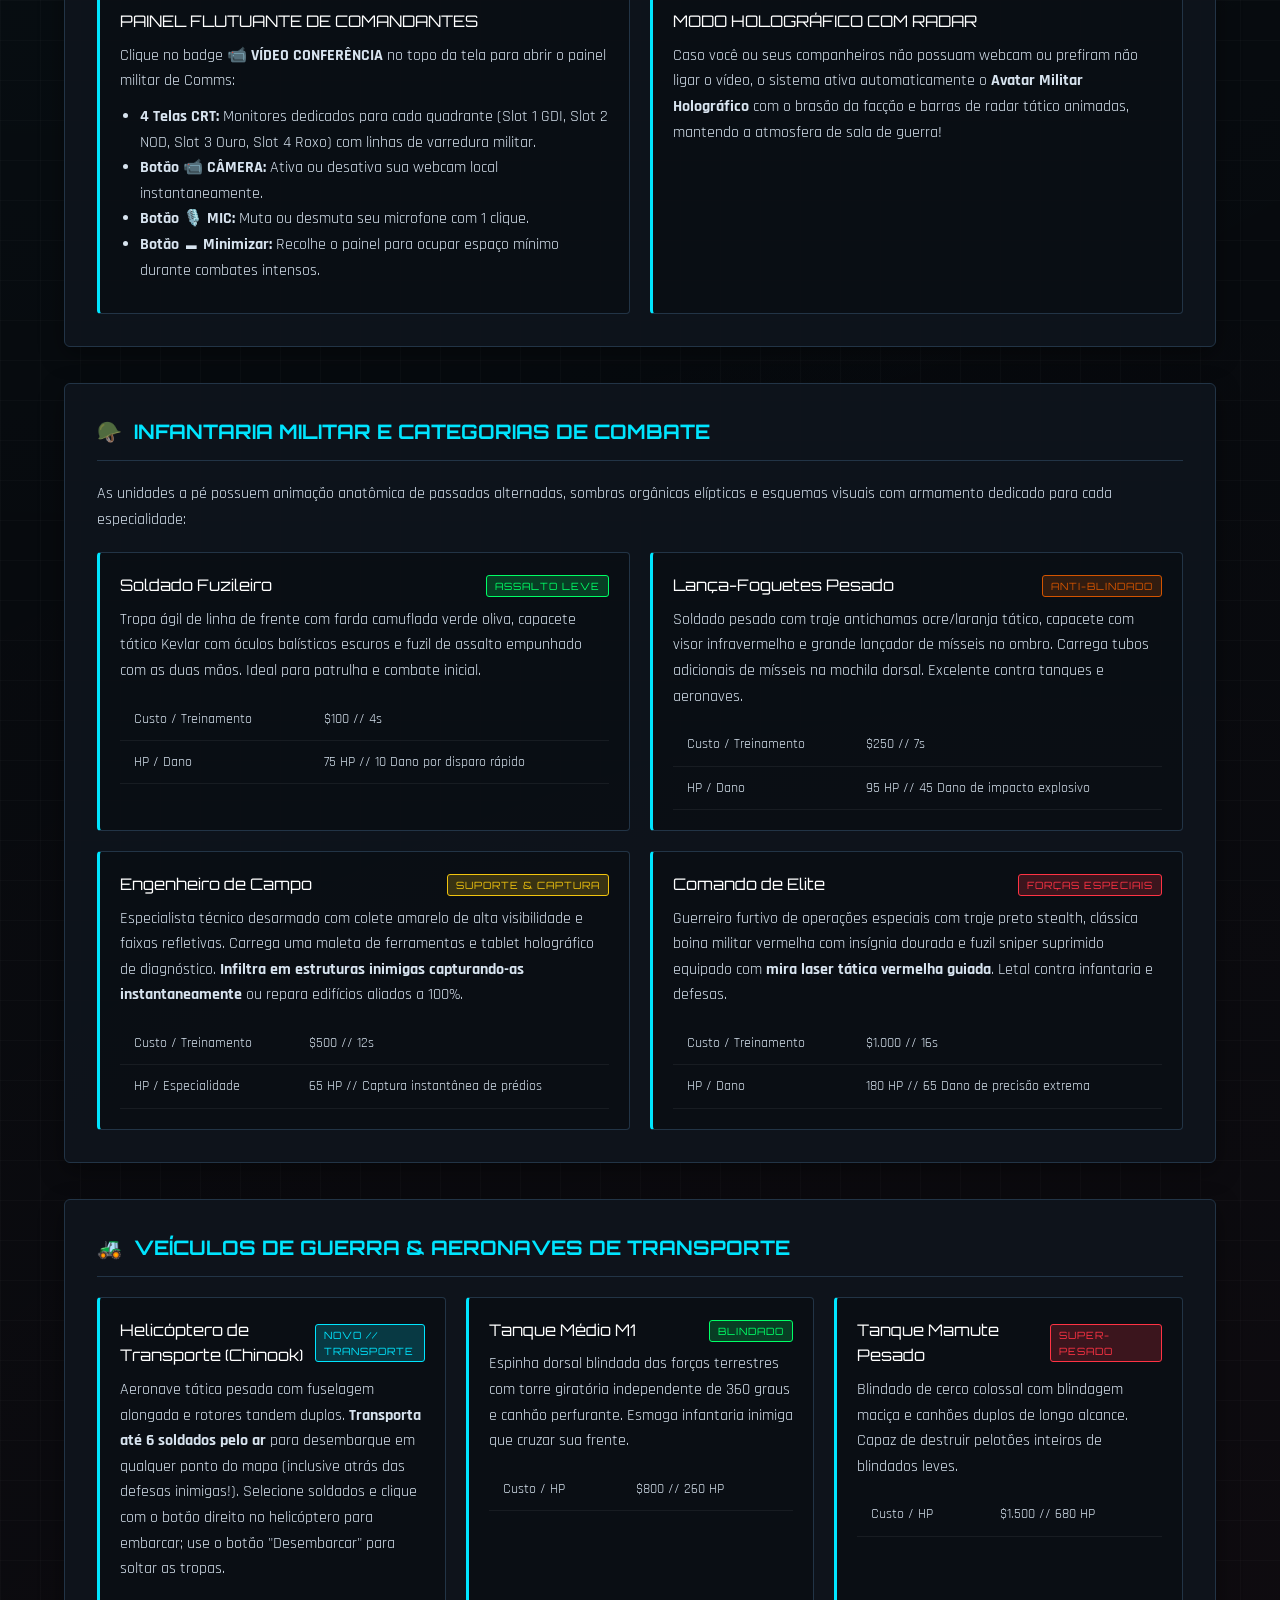
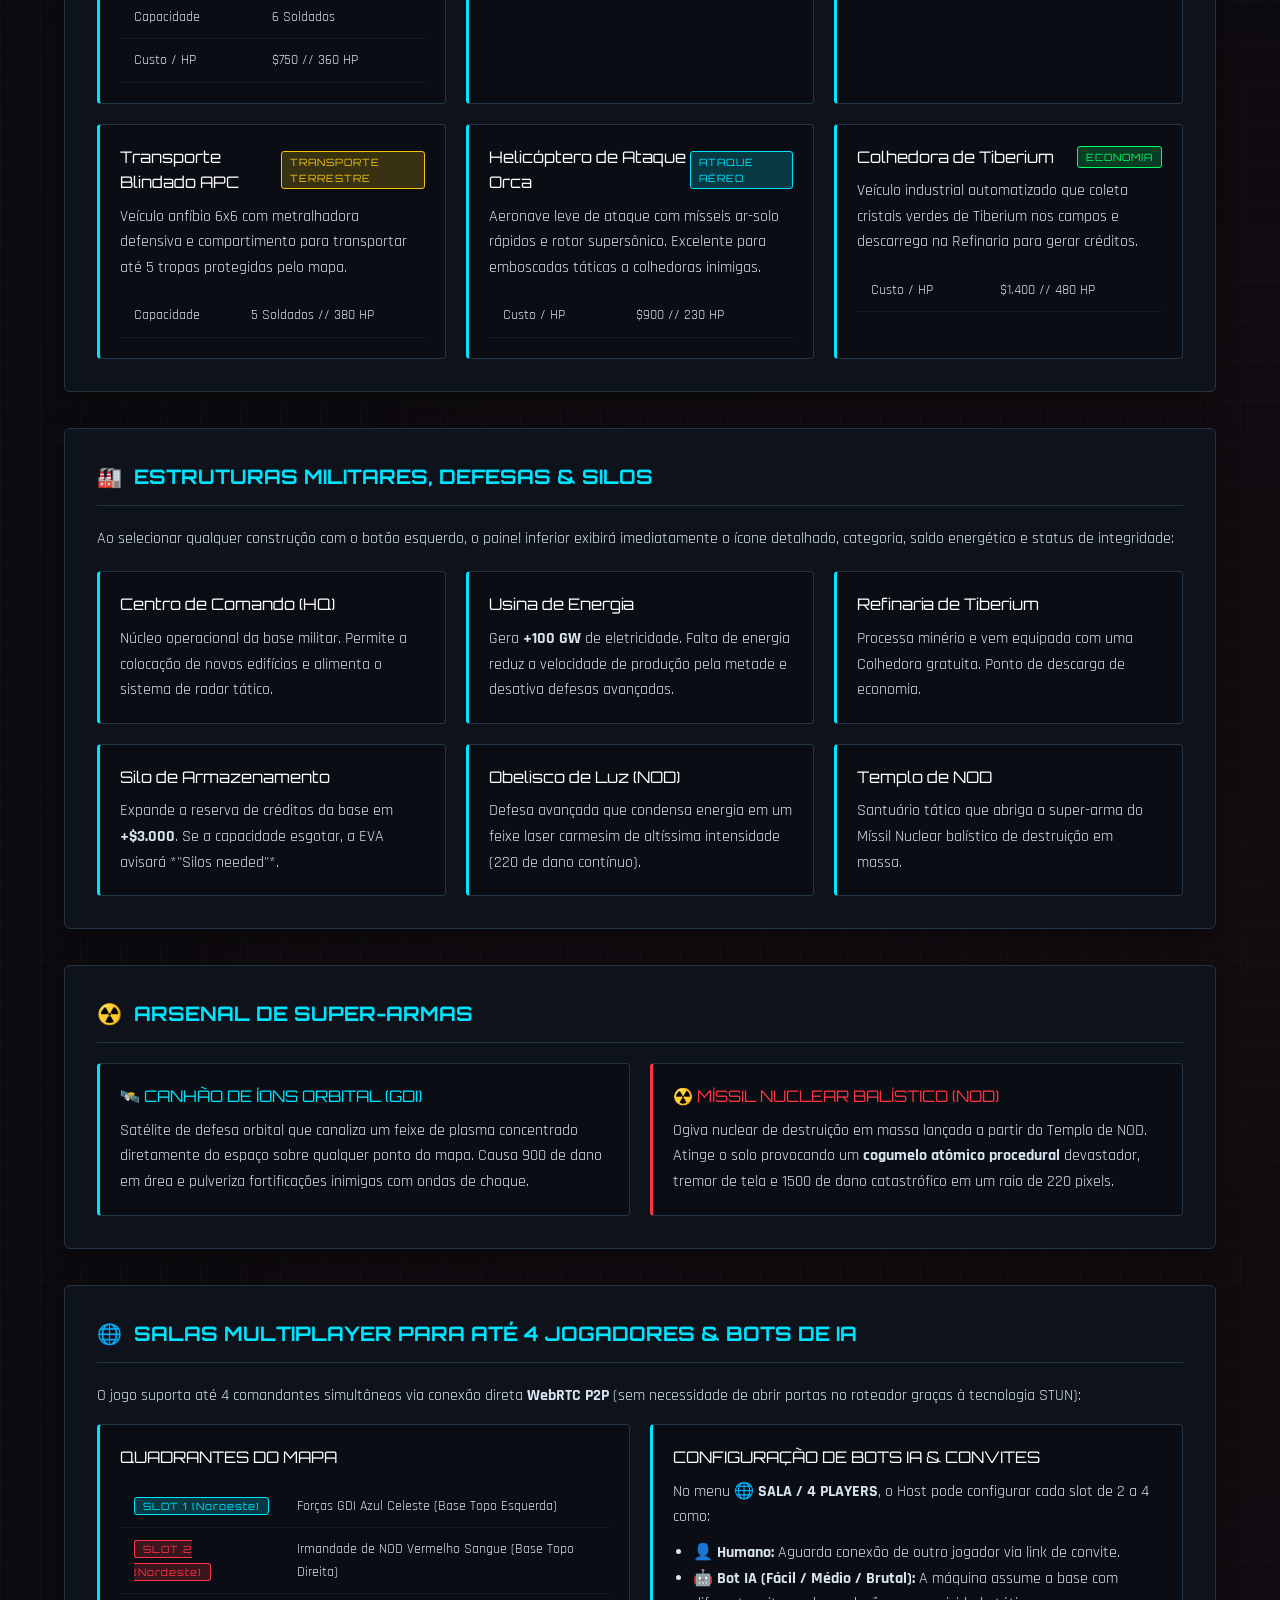
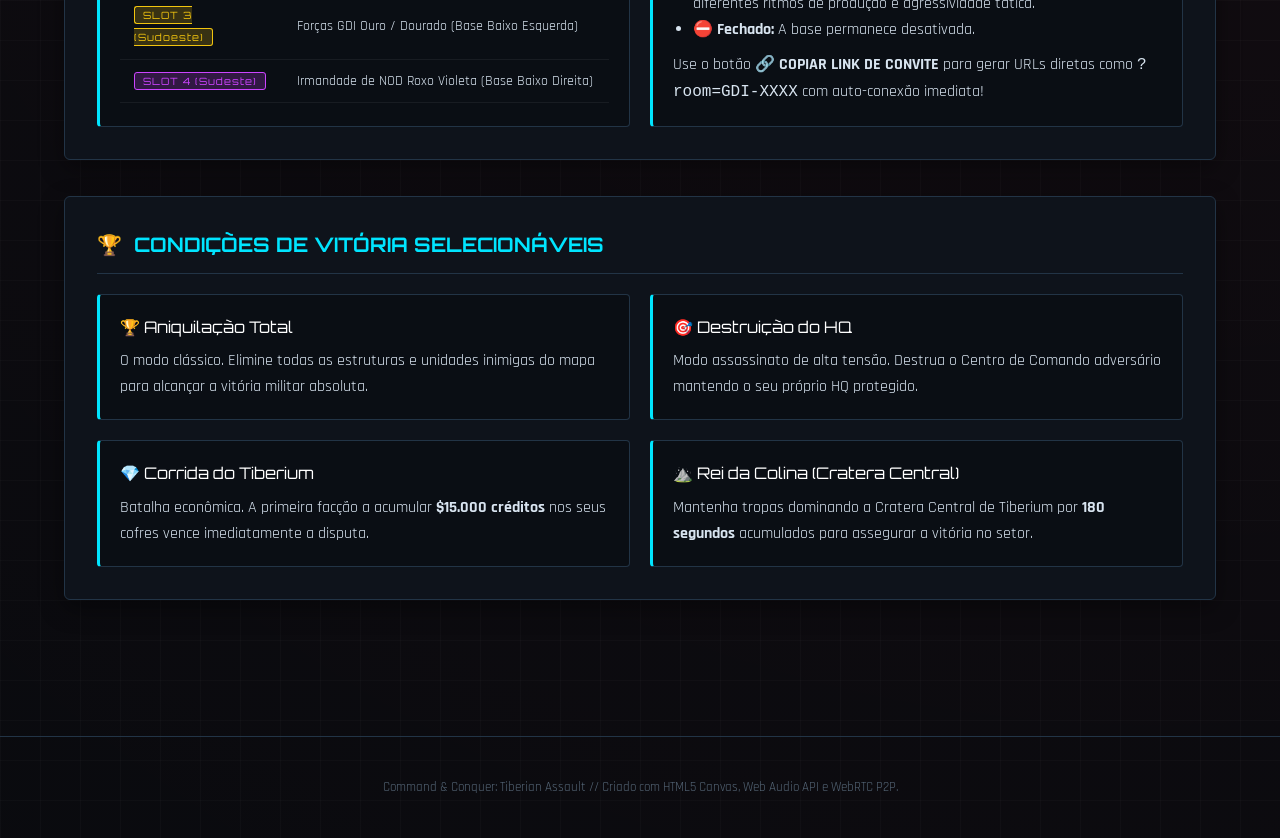
==== commit b32a7384: "feat: 5 biomas procedurais de mapas, videoconferencia webrtc p2p com webcams e posturas de combate m" ====
--- a/manual.html
+++ b/manual.html
@@ -250,6 +250,9 @@
     
     <nav class="nav-bar">
       <a href="#controles">⌨️ Controles & Grupos</a>
+      <a href="#posturas">⚔️ Posturas de Combate</a>
+      <a href="#mapas">🗺️ 5 Biomas de Mapa</a>
+      <a href="#comms">📹 Videoconferência P2P</a>
       <a href="#trilha">🎵 Jukebox & Áudio</a>
       <a href="#infantaria">🪖 Infantaria & Categorias</a>
       <a href="#veiculos">🚜 Veículos & Helicóptero</a>
@@ -342,7 +345,111 @@
       </div>
     </section>
 
-    <!-- 3. INFANTARIA E CATEGORIAS -->
+    <!-- 3. POSTURAS DE COMBATE DAS TROPAS -->
+    <section class="section" id="posturas">
+      <h2 class="section-title"><span>⚔️</span> POSTURAS MILITARES DE COMBATE (UNIT STANCES)</h2>
+      <p style="margin-bottom: 20px;">Ao selecionar tropas aliadas, o painel inferior exibirá os botões de postura tática. Você pode configurar o comportamento militar de qualquer esquadrão:</p>
+
+      <div class="grid-3">
+        <div class="card highlight">
+          <div class="card-title">
+            <span>🛡️ DEFENSIVO (PADRÃO)</span>
+            <span class="badge badge-cyan">GUARDA</span>
+          </div>
+          <p>As unidades mantêm a área protegida. Caso avistem um inimigo, revidam o fogo e perseguem o alvo por uma distância segura (até 180px), retornando imediatamente à sua posição original para manter a defesa do setor.</p>
+        </div>
+
+        <div class="card highlight">
+          <div class="card-title">
+            <span>⚔️ AGRESSIVO (ATTACK-MOVE)</span>
+            <span class="badge badge-red">ASSALTO TOTAL</span>
+          </div>
+          <p>As tropas entram em modo de varredura ofensiva. Detectam alvos a uma distância <strong>+50% maior</strong> e perseguem qualquer unidade inimiga pelo mapa até a destruição total, sem abandonar o combate.</p>
+        </div>
+
+        <div class="card highlight">
+          <div class="card-title">
+            <span>🛑 MANTER POSIÇÃO (HOLD)</span>
+            <span class="badge badge-gold">EMBOSCADA</span>
+          </div>
+          <p>As tropas <strong>não se movem sob nenhuma circunstância</strong>, mesmo sob ataque pesado. Elas atiram continuamente em qualquer alvo que entre no seu alcance de tiro. Essencial para criar emboscadas e linhas defensivas perfeitas.</p>
+        </div>
+      </div>
+    </section>
+
+    <!-- 4. BIOMAS & MODELOS DE MAPA -->
+    <section class="section" id="mapas">
+      <h2 class="section-title"><span>🗺️</span> 5 BIOMAS & MODELOS PROCEDURAIS DE MAPA</h2>
+      <p style="margin-bottom: 20px;">O jogo oferece 5 modelos de mapas totalmente gerados em tempo real com características geográficas, obstáculos e estratégias próprias:</p>
+
+      <div class="grid-3">
+        <div class="card highlight">
+          <div class="card-title">
+            <span>🏜️ Tiberian Wasteland</span>
+            <span class="badge badge-gold">ÁRIDO CLÁSSICO</span>
+          </div>
+          <p>Terreno clássico argiloso e arenoso dos conflitos Tiberianos dos anos 90. Possui uma rodovia de asfalto sinuosa cortando o setor, formações rochosas de granito e campos ricos de minério verde.</p>
+        </div>
+
+        <div class="card highlight">
+          <div class="card-title">
+            <span>❄️ Siberian Permafrost</span>
+            <span class="badge badge-cyan">ÁRTICO & GELO</span>
+          </div>
+          <p>Planície congelada com bancos de neve, lagos de gelo translúcido e pinheiros nevados. <strong>Dominado por campos de Tiberium Azul Glacial</strong>, que rendem +50% de créditos por viagem de colheita!</p>
+        </div>
+
+        <div class="card highlight">
+          <div class="card-title">
+            <span>🌋 Volcanic Badlands</span>
+            <span class="badge badge-red">VULCÂNICO & LAVA</span>
+          </div>
+          <p>Terreno basáltico escuro cortado por <strong>fissuras de magma incandescente animadas</strong> com calor radiante. Os cânions estreitos de rocha vulcânica formam gargalos estratégicos (chokepoints) defensivos vitais.</p>
+        </div>
+
+        <div class="card highlight">
+          <div class="card-title">
+            <span>🏖️ Desert Oasis</span>
+            <span class="badge badge-gold">DESERTO DOURADO</span>
+          </div>
+          <p>Dunas de areia fina esculpidas pelo vento com um <strong>oásis central paradisíaco de água azul-turquesa</strong> cercado por palmeiras tropicais. Falésias de arenito criam corredores naturais para manobras de flanqueamento.</p>
+        </div>
+
+        <div class="card highlight">
+          <div class="card-title">
+            <span>🏙️ Megacity Ruins</span>
+            <span class="badge badge-green">METRÓPOLE URBANA</span>
+          </div>
+          <p>Metrópole devastada com asfalto rachado, avenidas largas e escombros de edifícios com vergalhões de aço expostos. <strong>Veículos terrestres ganham +25% de velocidade nas estradas</strong>, tornando comboios blindados devastadores!</p>
+        </div>
+      </div>
+    </section>
+
+    <!-- 5. VIDEOCONFERÊNCIA WEBRTC -->
+    <section class="section" id="comms">
+      <h2 class="section-title"><span>📹</span> COMMS TÁTICO: VIDEOCONFERÊNCIA WEBRTC DE COMANDANTES</h2>
+      <p style="margin-bottom: 20px;">Transmita sua imagem e voz em tempo real diretamente para os outros comandantes da partida via tecnologia nativa <strong>WebRTC Peer-to-Peer</strong>:</p>
+
+      <div class="grid-2">
+        <div class="card highlight">
+          <div class="card-title">PAINEL FLUTUANTE DE COMANDANTES</div>
+          <p>Clique no badge <strong>📹 VÍDEO CONFERÊNCIA</strong> no topo da tela para abrir o painel militar de Comms:</p>
+          <ul style="margin: 10px 0 10px 20px;">
+            <li><strong>4 Telas CRT:</strong> Monitores dedicados para cada quadrante (Slot 1 GDI, Slot 2 NOD, Slot 3 Ouro, Slot 4 Roxo) com linhas de varredura militar.</li>
+            <li><strong>Botão 📹 CÂMERA:</strong> Ativa ou desativa sua webcam local instantaneamente.</li>
+            <li><strong>Botão 🎙️ MIC:</strong> Muta ou desmuta seu microfone com 1 clique.</li>
+            <li><strong>Botão 🗕 Minimizar:</strong> Recolhe o painel para ocupar espaço mínimo durante combates intensos.</li>
+          </ul>
+        </div>
+
+        <div class="card highlight">
+          <div class="card-title">MODO HOLOGRÁFICO COM RADAR</div>
+          <p>Caso você ou seus companheiros não possuam webcam ou prefiram não ligar o vídeo, o sistema ativa automaticamente o <strong>Avatar Militar Holográfico</strong> com o brasão da facção e barras de radar tático animadas, mantendo a atmosfera de sala de guerra!</p>
+        </div>
+      </div>
+    </section>
+
+    <!-- 6. INFANTARIA E CATEGORIAS -->
     <section class="section" id="infantaria">
       <h2 class="section-title"><span>🪖</span> INFANTARIA MILITAR E CATEGORIAS DE COMBATE</h2>
       <p style="margin-bottom: 20px;">As unidades a pé possuem animação anatômica de passadas alternadas, sombras orgânicas elípticas e esquemas visuais com armamento dedicado para cada especialidade:</p>
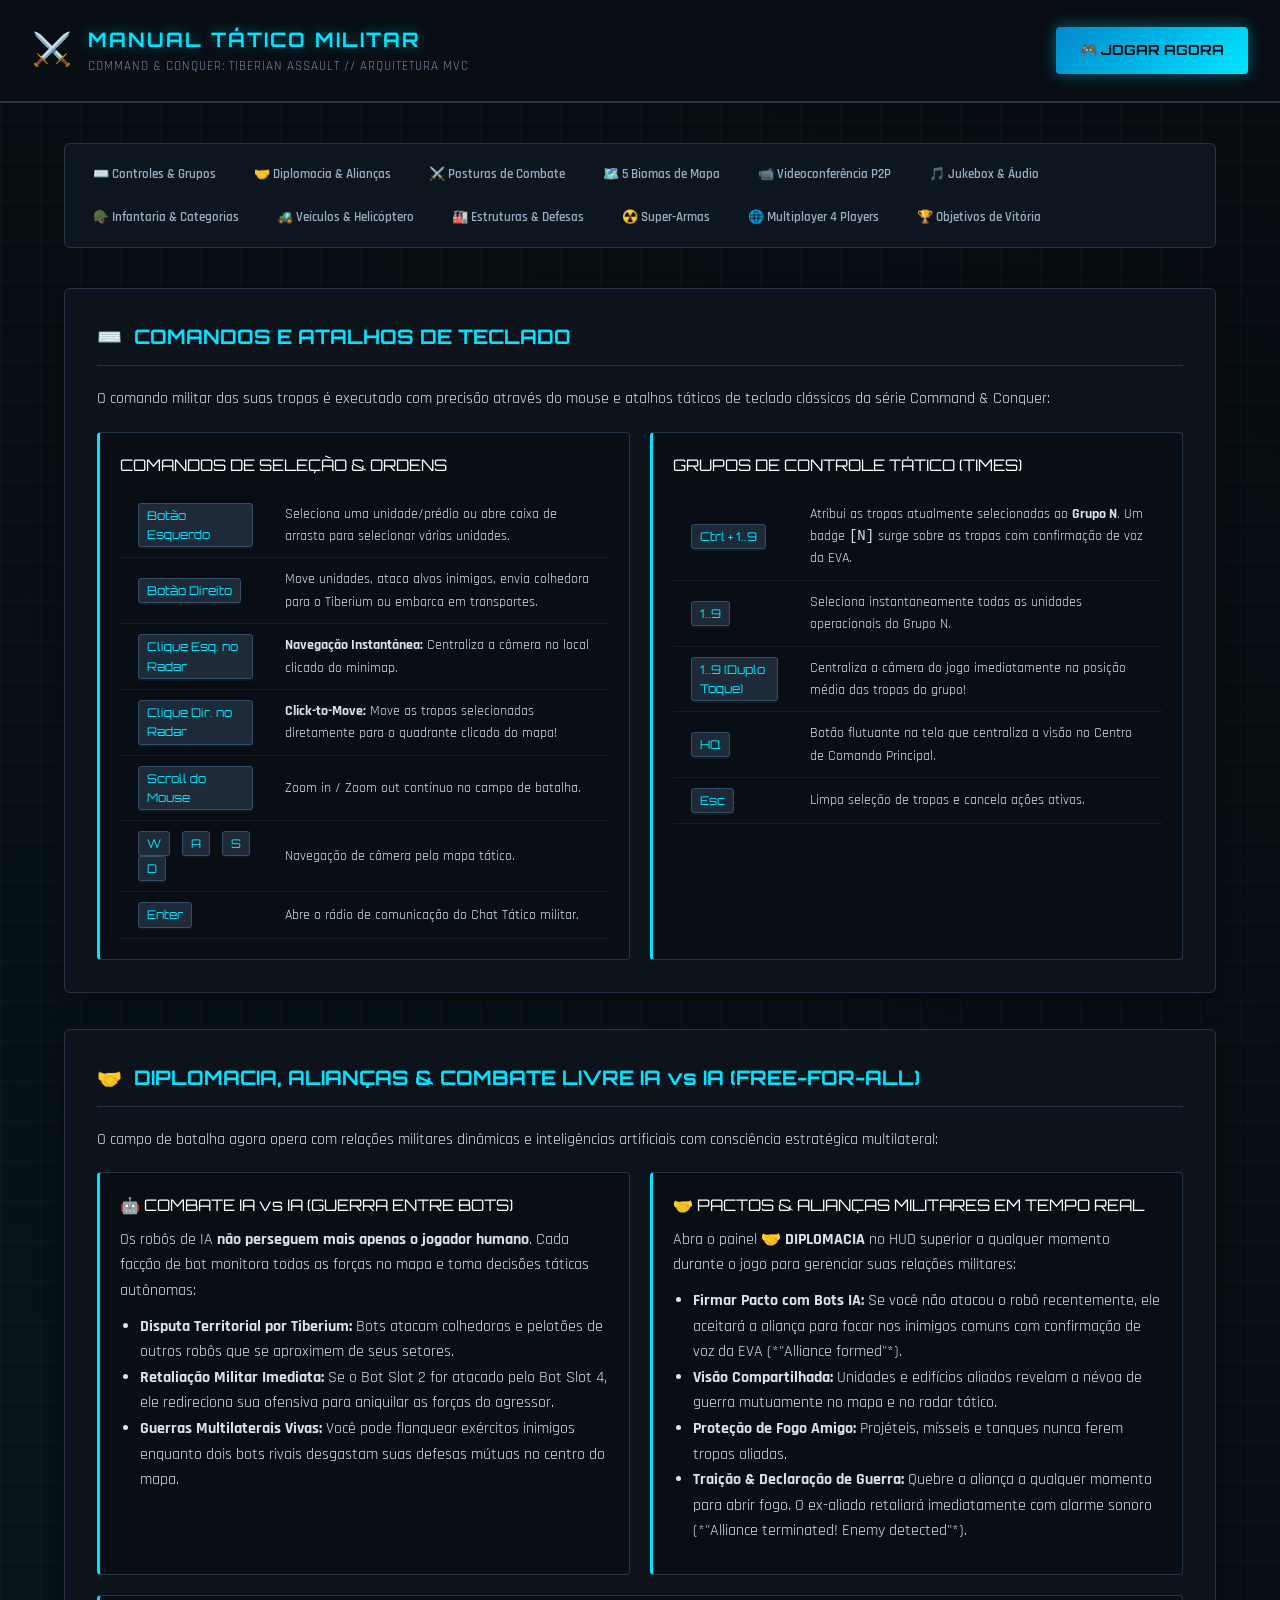
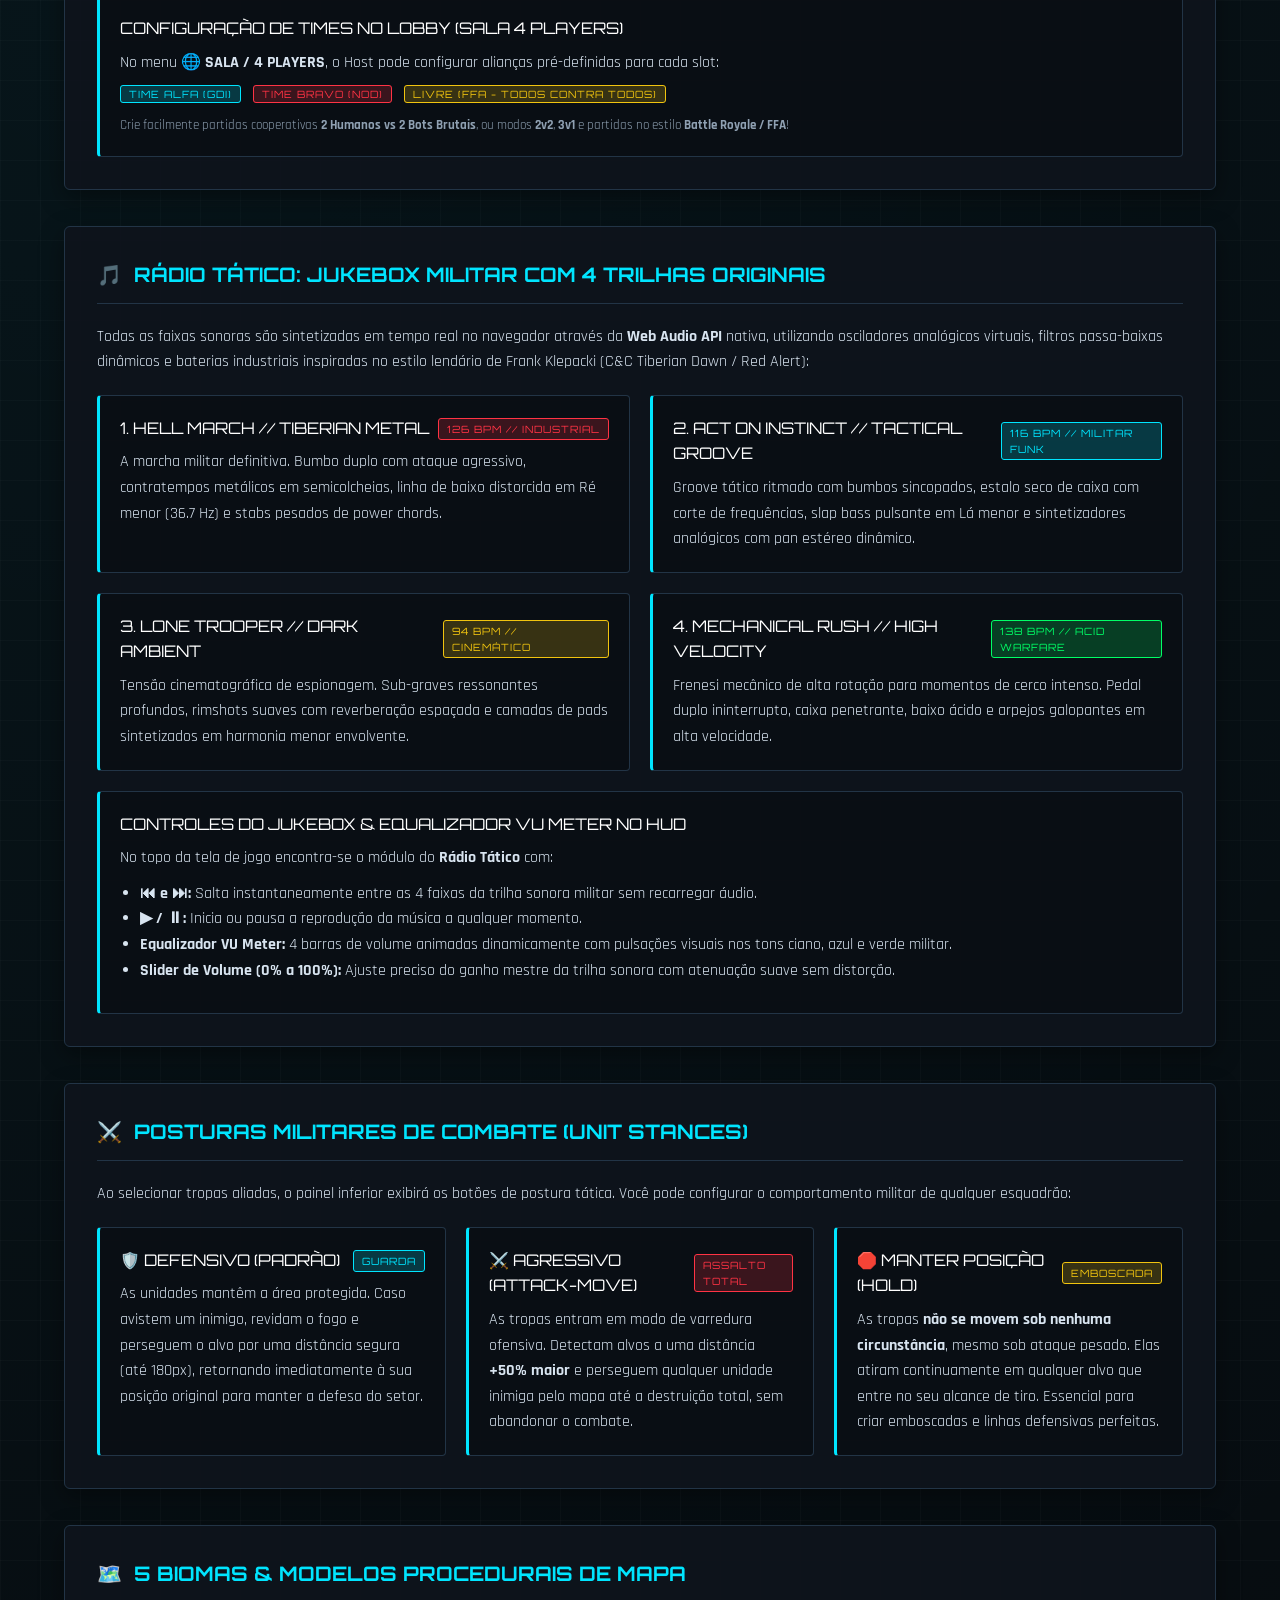
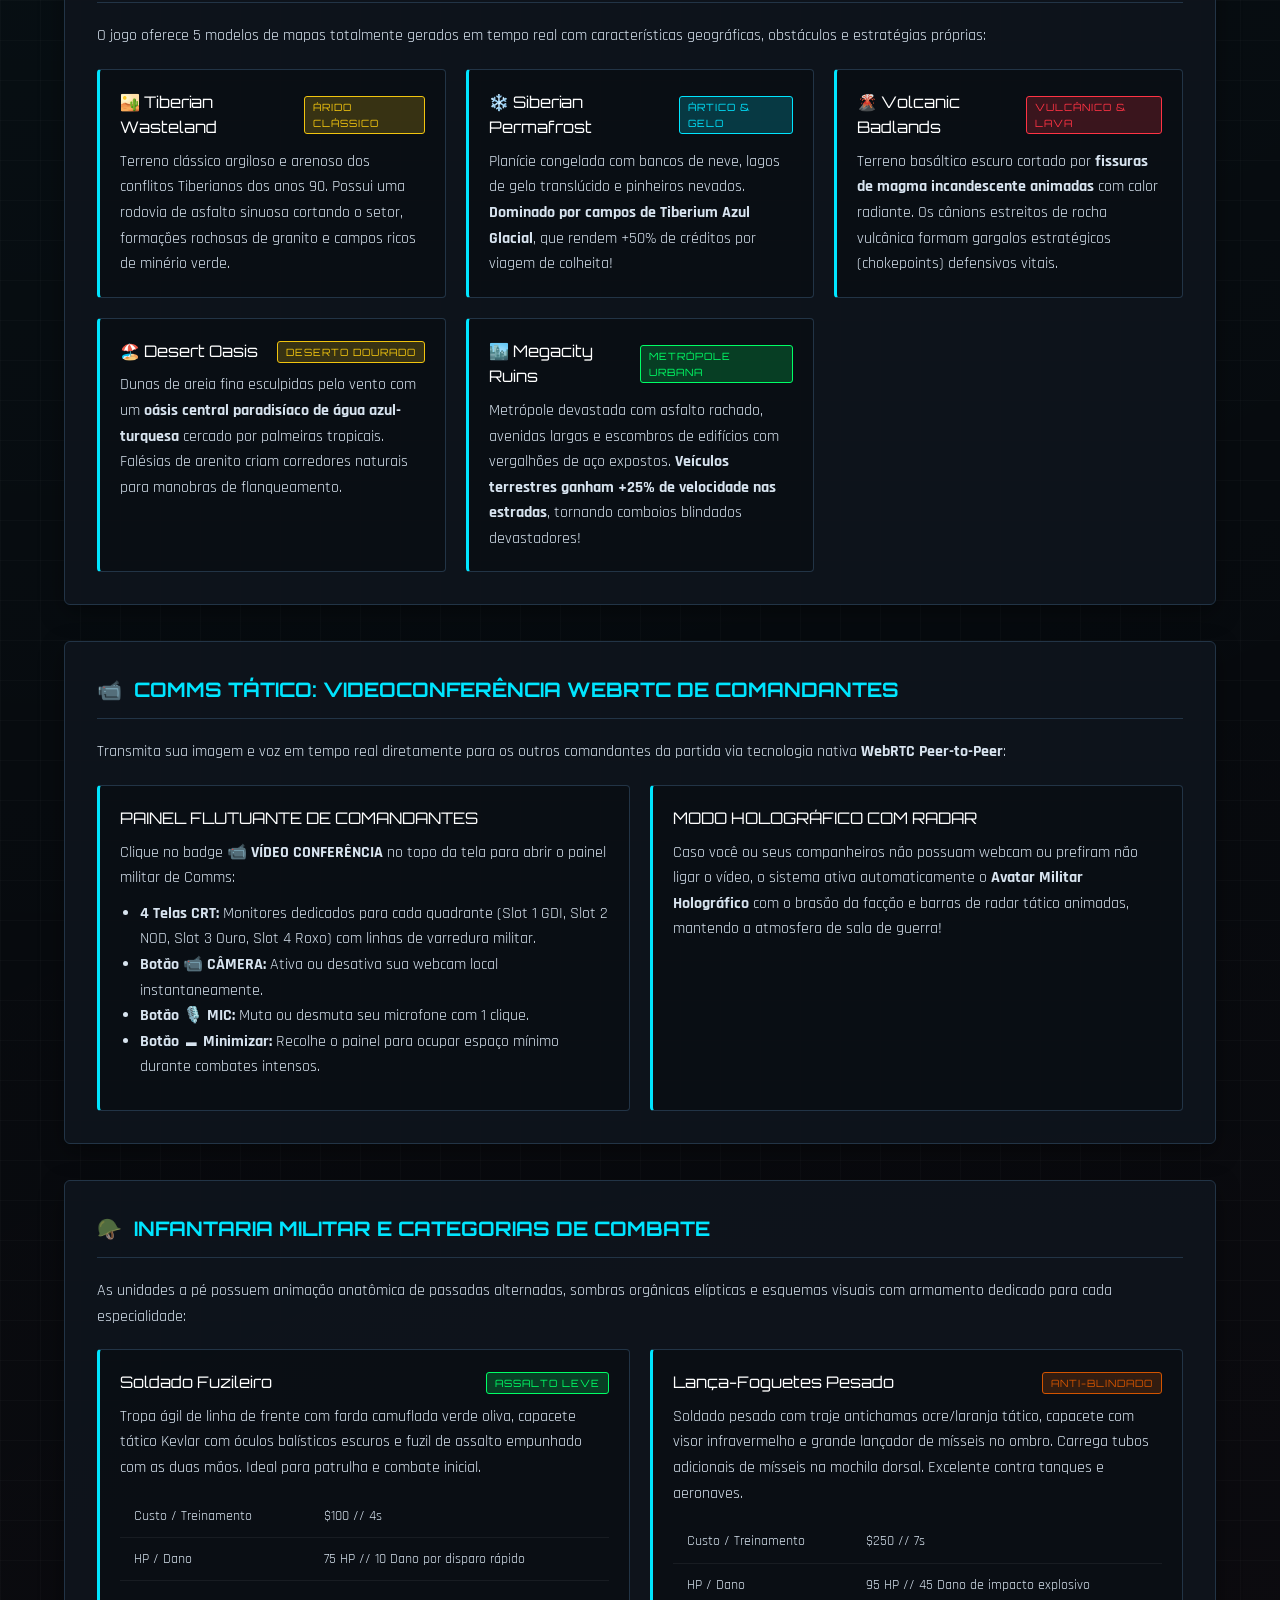
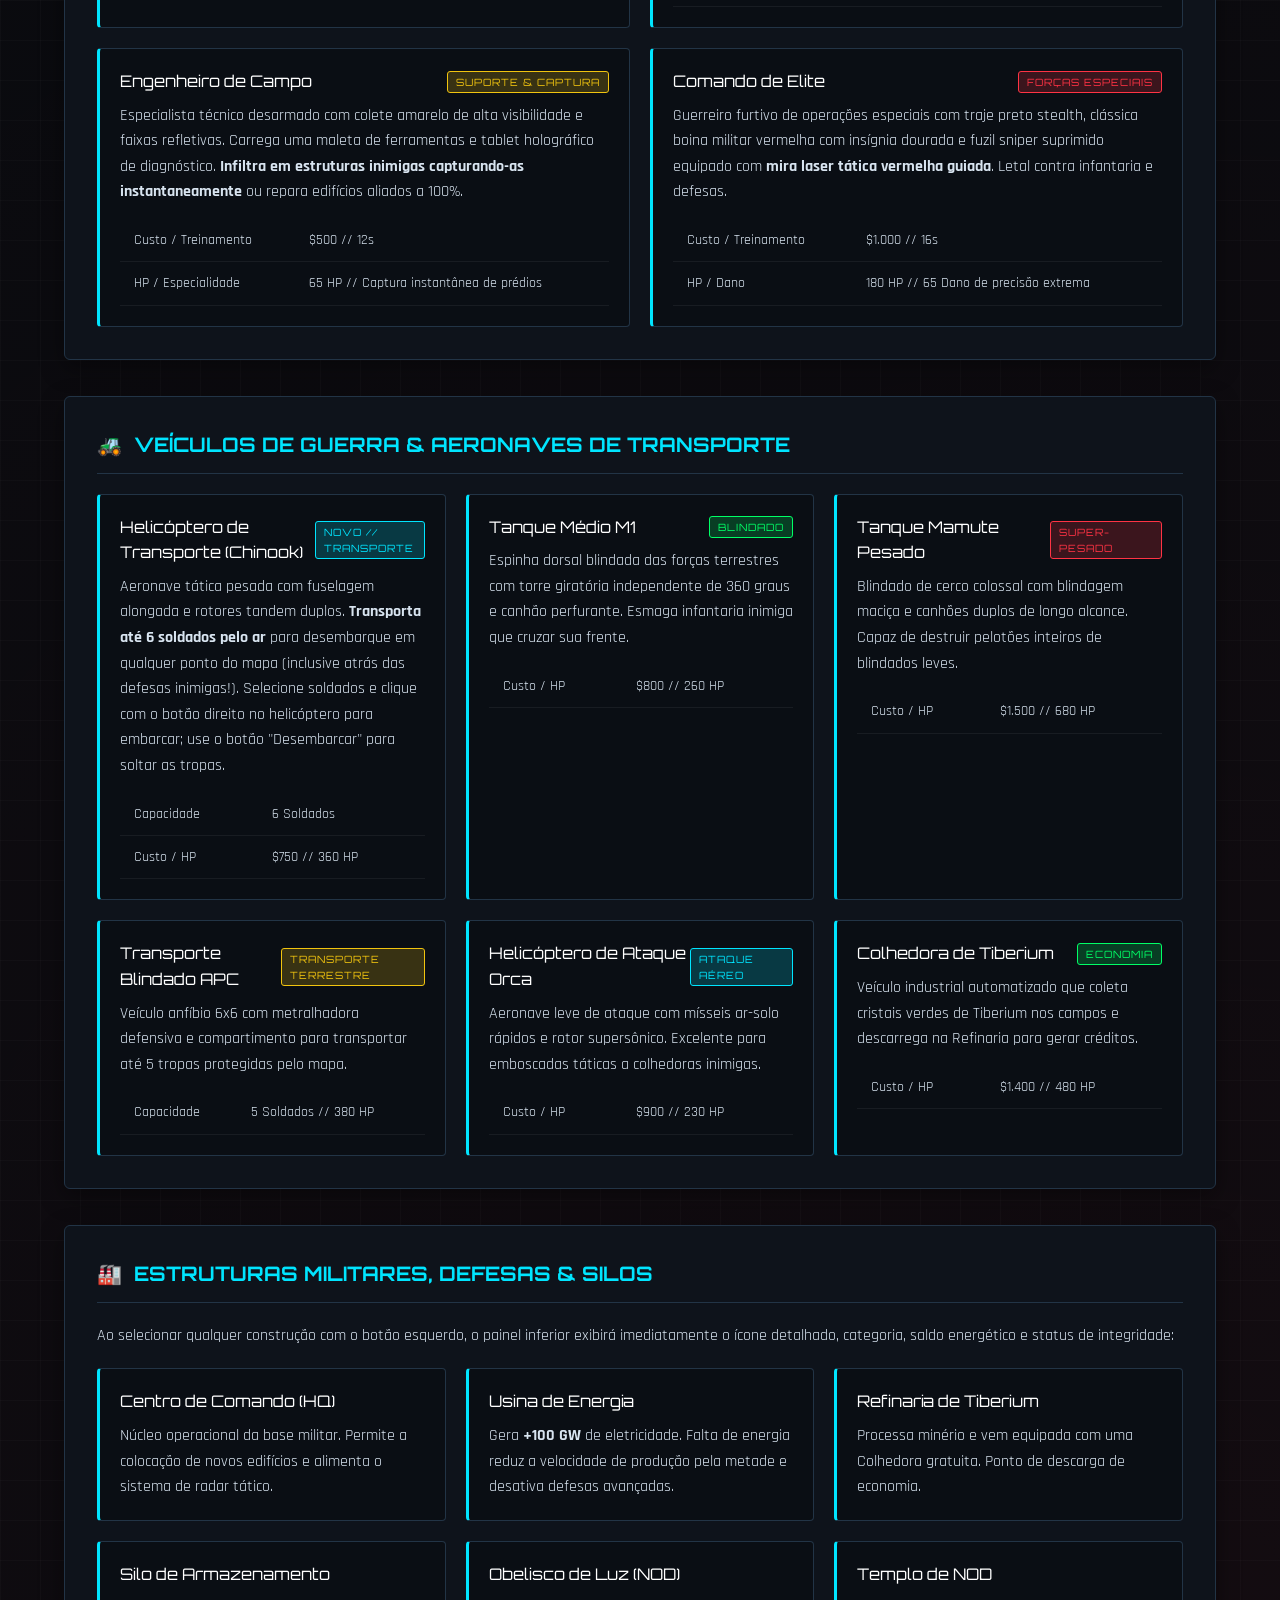
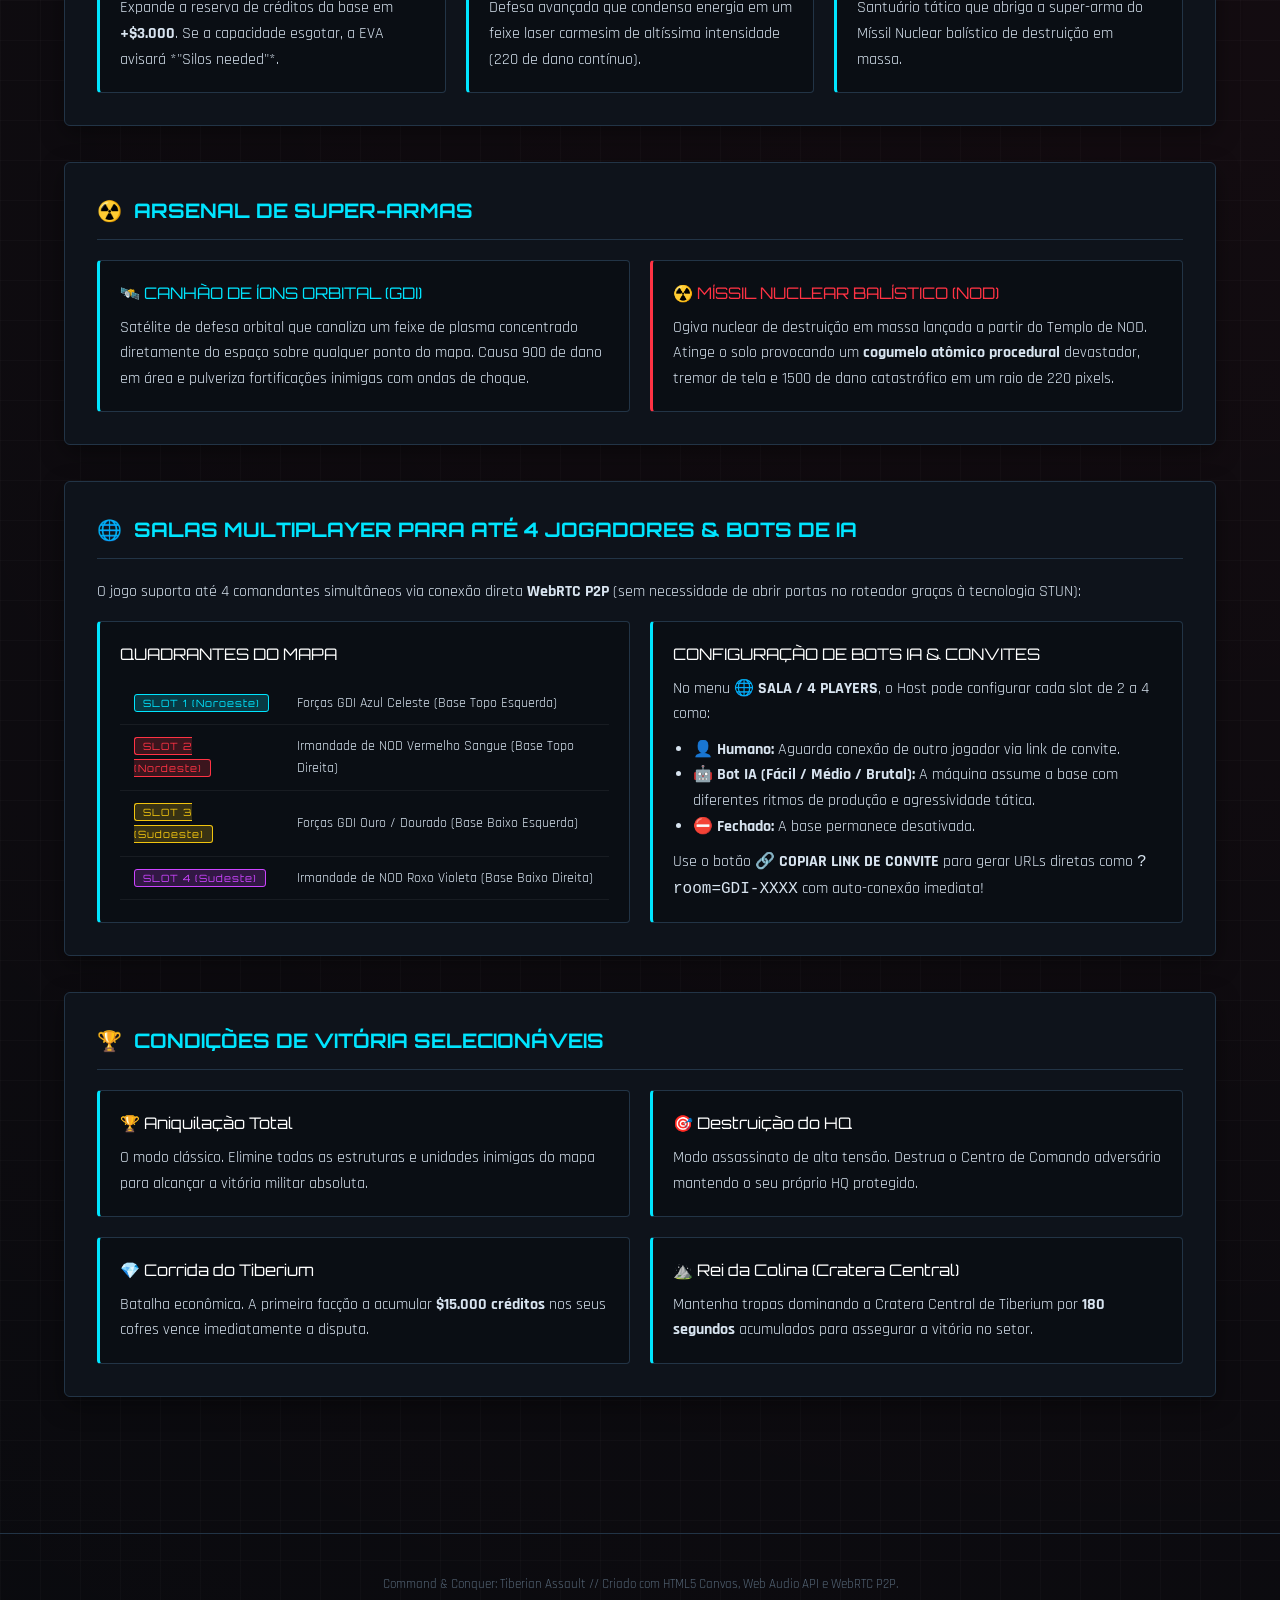
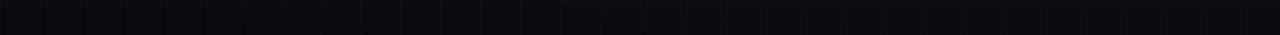
==== commit 389a046f: "feat: combate livre IA vs IA (FFA), sistema de diplomacia e aliancas em tempo real e times no lobby" ====
--- a/manual.html
+++ b/manual.html
@@ -250,6 +250,7 @@
     
     <nav class="nav-bar">
       <a href="#controles">⌨️ Controles & Grupos</a>
+      <a href="#diplomacia">🤝 Diplomacia & Alianças</a>
       <a href="#posturas">⚔️ Posturas de Combate</a>
       <a href="#mapas">🗺️ 5 Biomas de Mapa</a>
       <a href="#comms">📹 Videoconferência P2P</a>
@@ -294,7 +295,47 @@
       </div>
     </section>
 
-    <!-- 2. JUKEBOX MILITAR & SISTEMA DE ÁUDIO -->
+    <!-- 2. DIPLOMACIA, ALIANÇAS & GUERRA IA vs IA -->
+    <section class="section" id="diplomacia">
+      <h2 class="section-title"><span>🤝</span> DIPLOMACIA, ALIANÇAS & COMBATE LIVRE IA vs IA (FREE-FOR-ALL)</h2>
+      <p style="margin-bottom: 20px;">O campo de batalha agora opera com relações militares dinâmicas e inteligências artificiais com consciência estratégica multilateral:</p>
+
+      <div class="grid-2">
+        <div class="card highlight">
+          <div class="card-title">🤖 COMBATE IA vs IA (GUERRA ENTRE BOTS)</div>
+          <p>Os robôs de IA <strong>não perseguem mais apenas o jogador humano</strong>. Cada facção de bot monitora todas as forças no mapa e toma decisões táticas autônomas:</p>
+          <ul style="margin: 10px 0 10px 20px;">
+            <li><strong>Disputa Territorial por Tiberium:</strong> Bots atacam colhedoras e pelotões de outros robôs que se aproximem de seus setores.</li>
+            <li><strong>Retaliação Militar Imediata:</strong> Se o Bot Slot 2 for atacado pelo Bot Slot 4, ele redireciona sua ofensiva para aniquilar as forças do agressor.</li>
+            <li><strong>Guerras Multilaterais Vivas:</strong> Você pode flanquear exércitos inimigos enquanto dois bots rivais desgastam suas defesas mútuas no centro do mapa.</li>
+          </ul>
+        </div>
+
+        <div class="card highlight">
+          <div class="card-title">🤝 PACTOS & ALIANÇAS MILITARES EM TEMPO REAL</div>
+          <p>Abra o painel <strong>🤝 DIPLOMACIA</strong> no HUD superior a qualquer momento durante o jogo para gerenciar suas relações militares:</p>
+          <ul style="margin: 10px 0 10px 20px;">
+            <li><strong>Firmar Pacto com Bots IA:</strong> Se você não atacou o robô recentemente, ele aceitará a aliança para focar nos inimigos comuns com confirmação de voz da EVA (*"Alliance formed"*).</li>
+            <li><strong>Visão Compartilhada:</strong> Unidades e edifícios aliados revelam a névoa de guerra mutuamente no mapa e no radar tático.</li>
+            <li><strong>Proteção de Fogo Amigo:</strong> Projéteis, mísseis e tanques nunca ferem tropas aliadas.</li>
+            <li><strong>Traição & Declaração de Guerra:</strong> Quebre a aliança a qualquer momento para abrir fogo. O ex-aliado retaliará imediatamente com alarme sonoro (*"Alliance terminated! Enemy detected"*).</li>
+          </ul>
+        </div>
+      </div>
+
+      <div class="card highlight" style="margin-top: 20px;">
+        <div class="card-title">CONFIGURAÇÃO DE TIMES NO LOBBY (SALA 4 PLAYERS)</div>
+        <p>No menu <strong>🌐 SALA / 4 PLAYERS</strong>, o Host pode configurar alianças pré-definidas para cada slot:</p>
+        <p style="margin-top: 6px;">
+          <span class="badge badge-cyan">TIME ALFA (GDI)</span>
+          <span class="badge badge-red" style="margin-left: 8px;">TIME BRAVO (NOD)</span>
+          <span class="badge badge-gold" style="margin-left: 8px;">LIVRE (FFA - TODOS CONTRA TODOS)</span>
+        </p>
+        <p style="margin-top: 8px; font-size: 13px; color: #8fa0b2;">Crie facilmente partidas cooperativas <strong>2 Humanos vs 2 Bots Brutais</strong>, ou modos <strong>2v2</strong>, <strong>3v1</strong> e partidas no estilo <strong>Battle Royale / FFA</strong>!</p>
+      </div>
+    </section>
+
+    <!-- 3. JUKEBOX MILITAR & SISTEMA DE ÁUDIO -->
     <section class="section" id="trilha">
       <h2 class="section-title"><span>🎵</span> RÁDIO TÁTICO: JUKEBOX MILITAR COM 4 TRILHAS ORIGINAIS</h2>
       <p style="margin-bottom: 20px;">Todas as faixas sonoras são sintetizadas em tempo real no navegador através da <strong>Web Audio API</strong> nativa, utilizando osciladores analógicos virtuais, filtros passa-baixas dinâmicos e baterias industriais inspiradas no estilo lendário de Frank Klepacki (C&C Tiberian Dawn / Red Alert):</p>
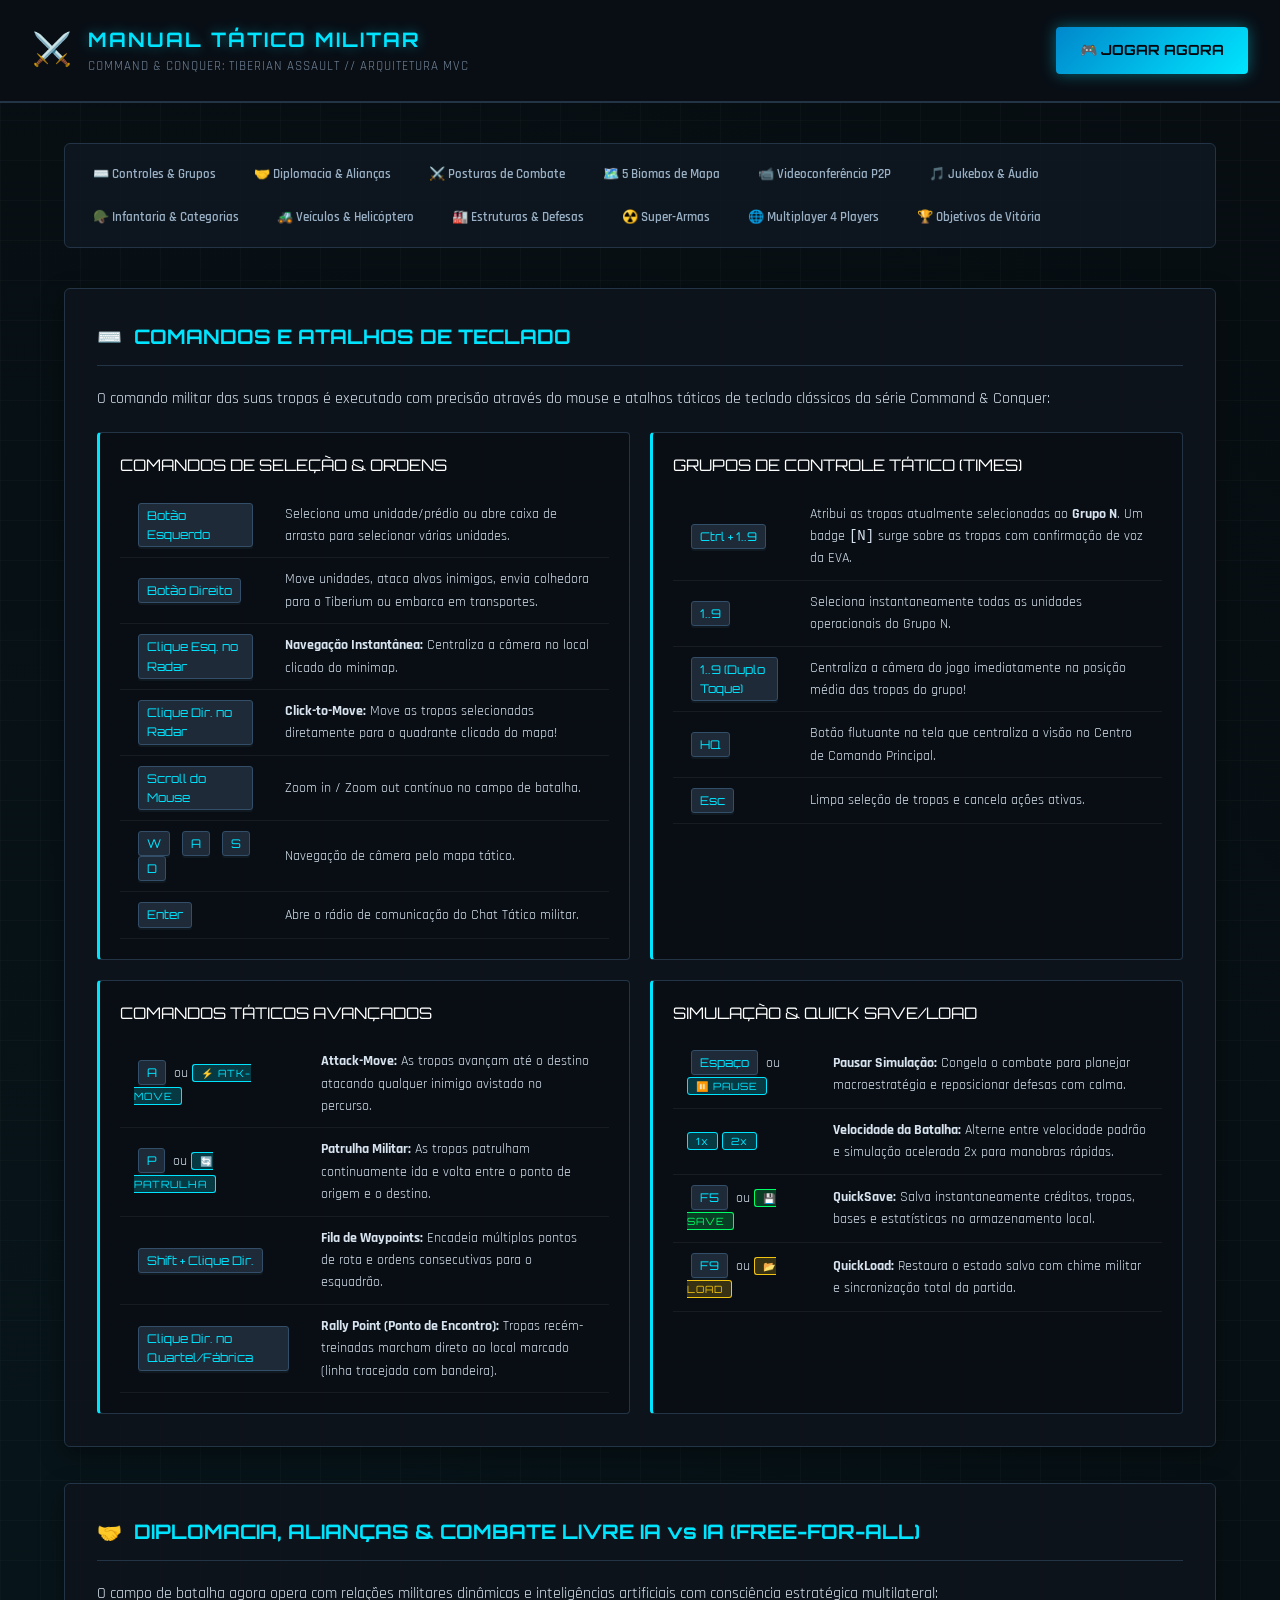
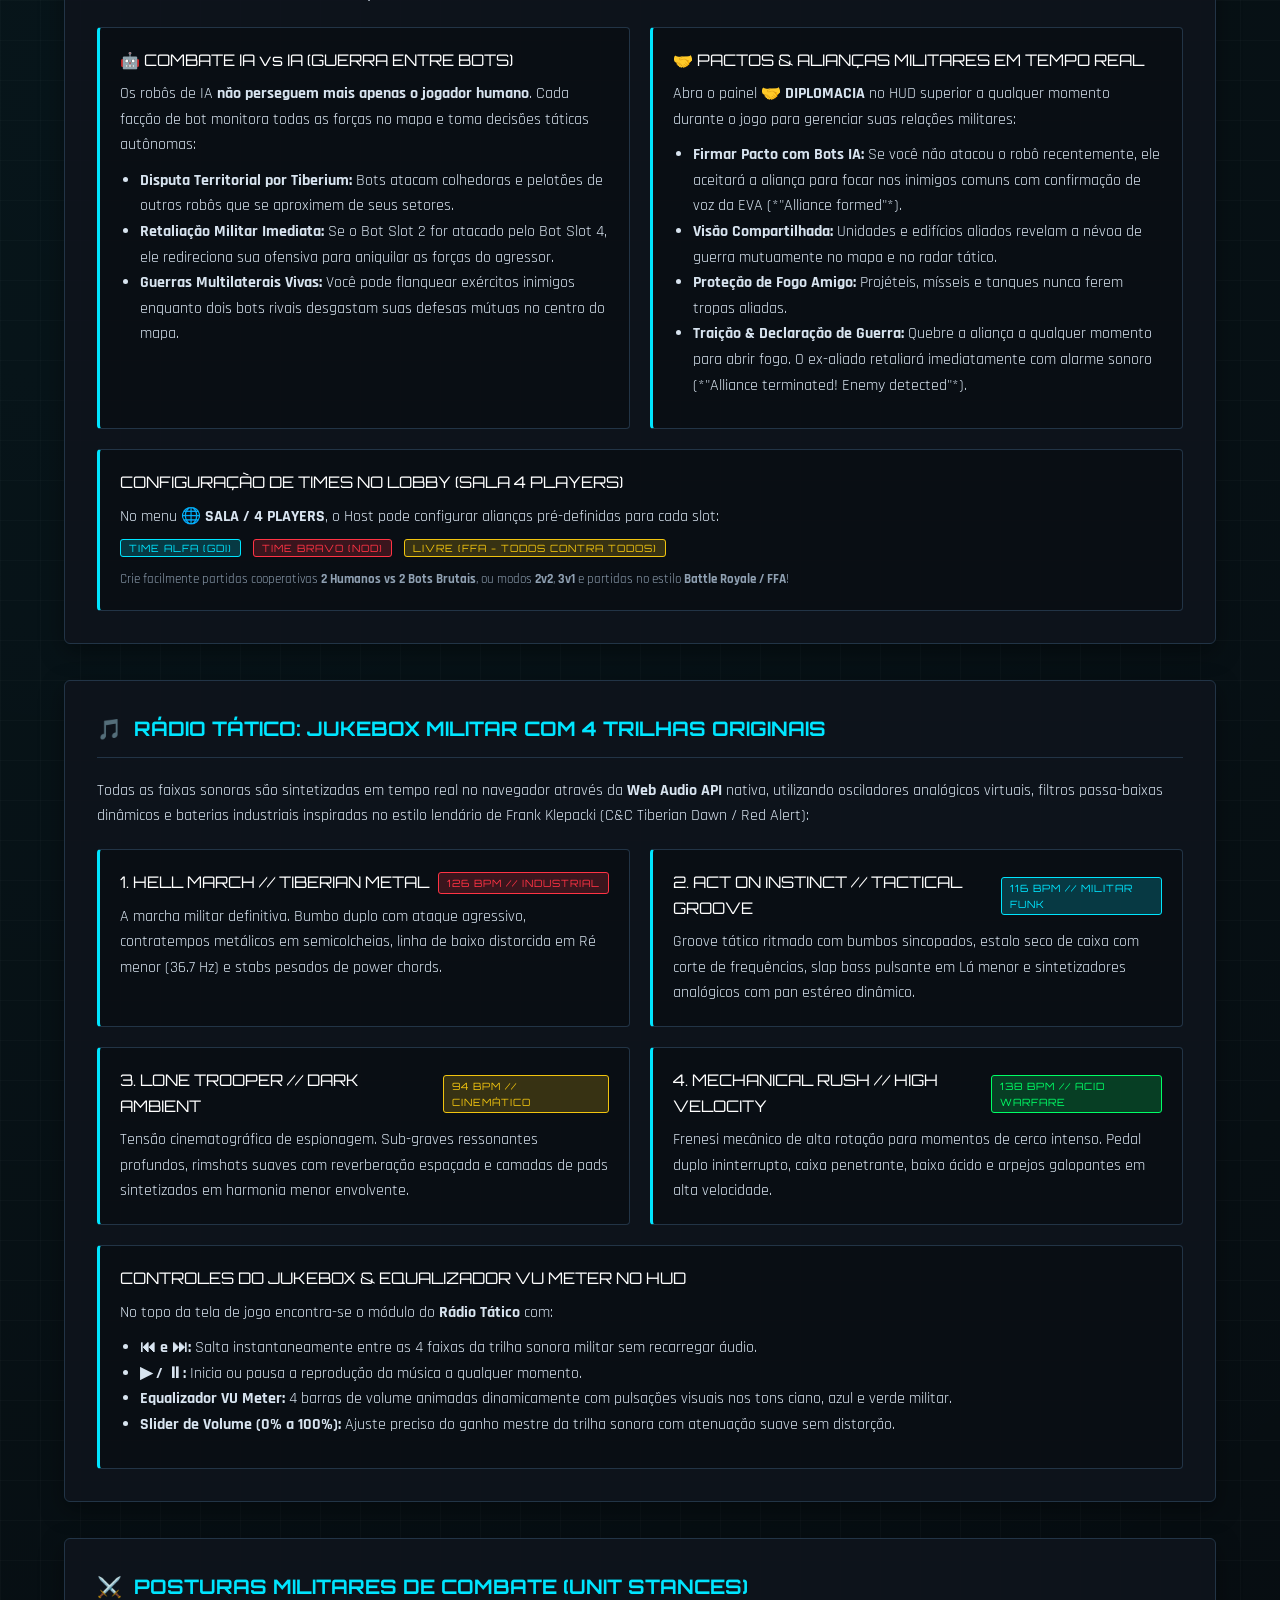
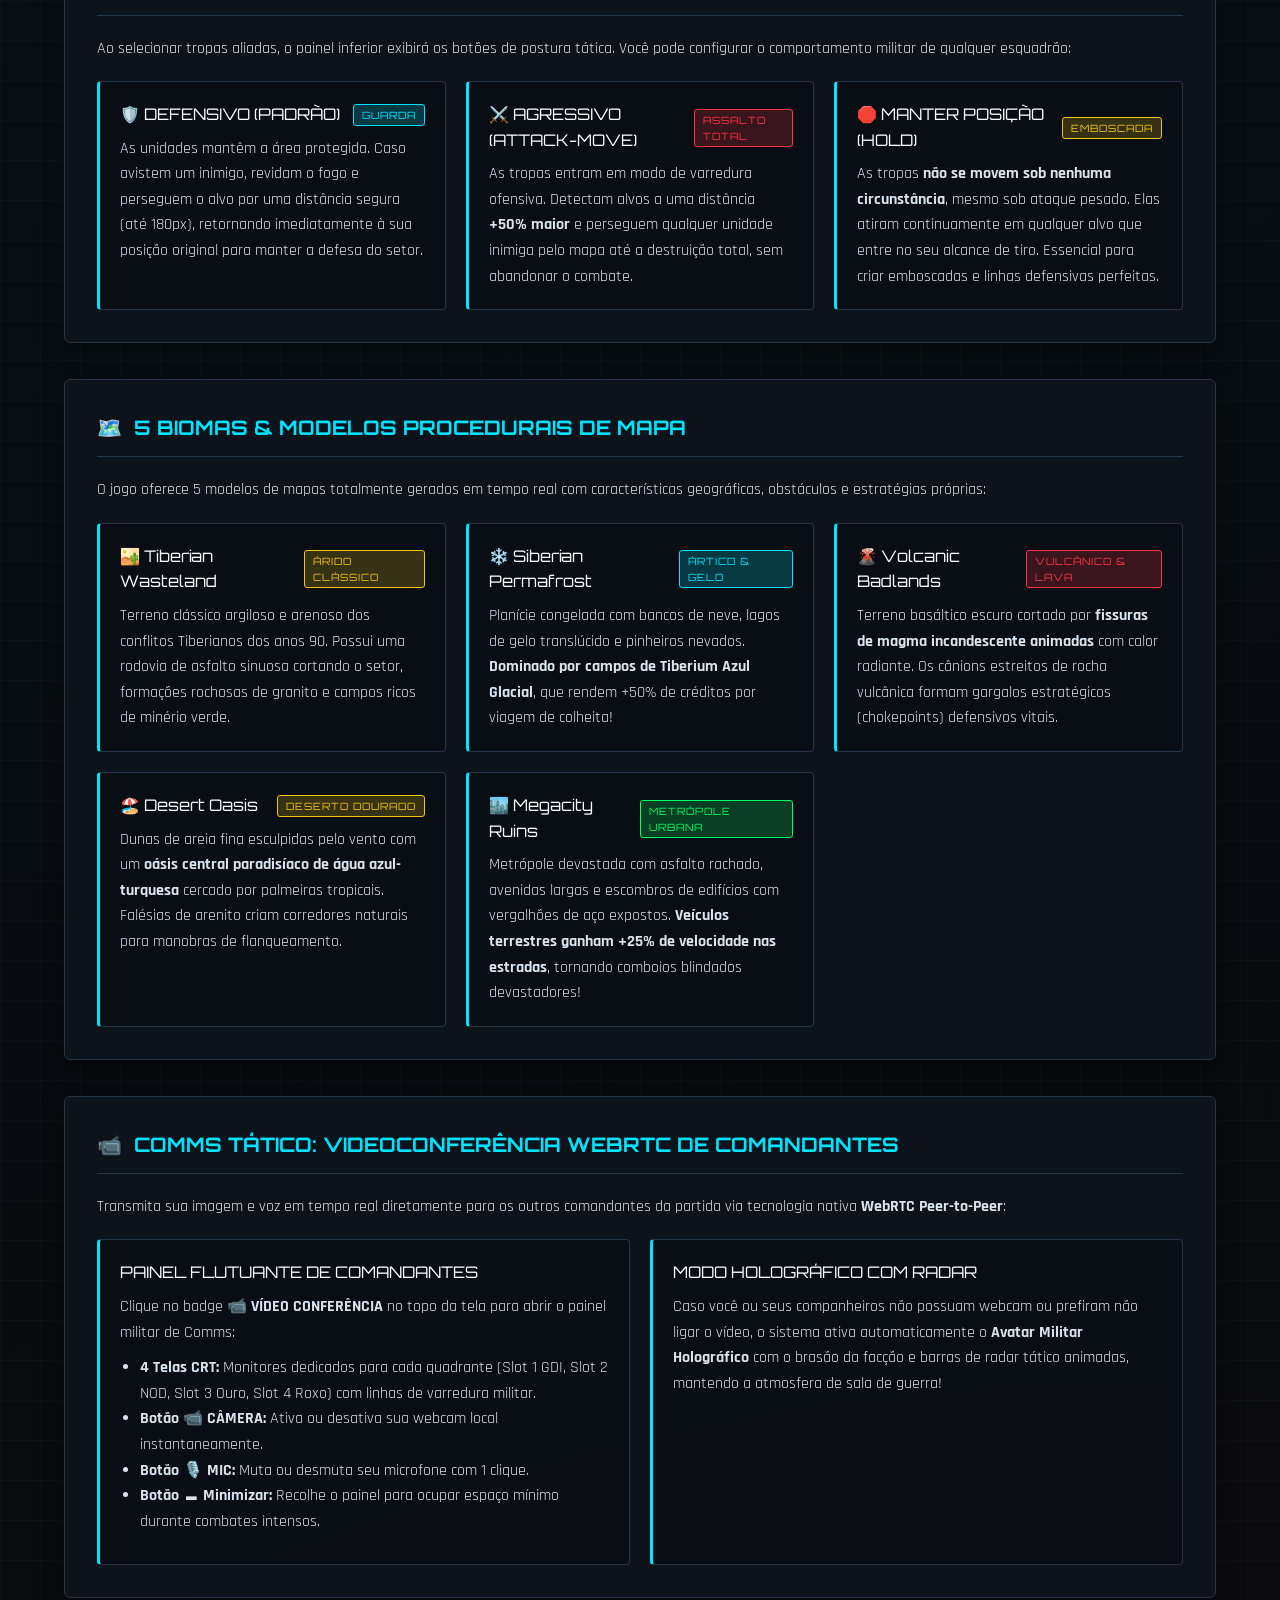
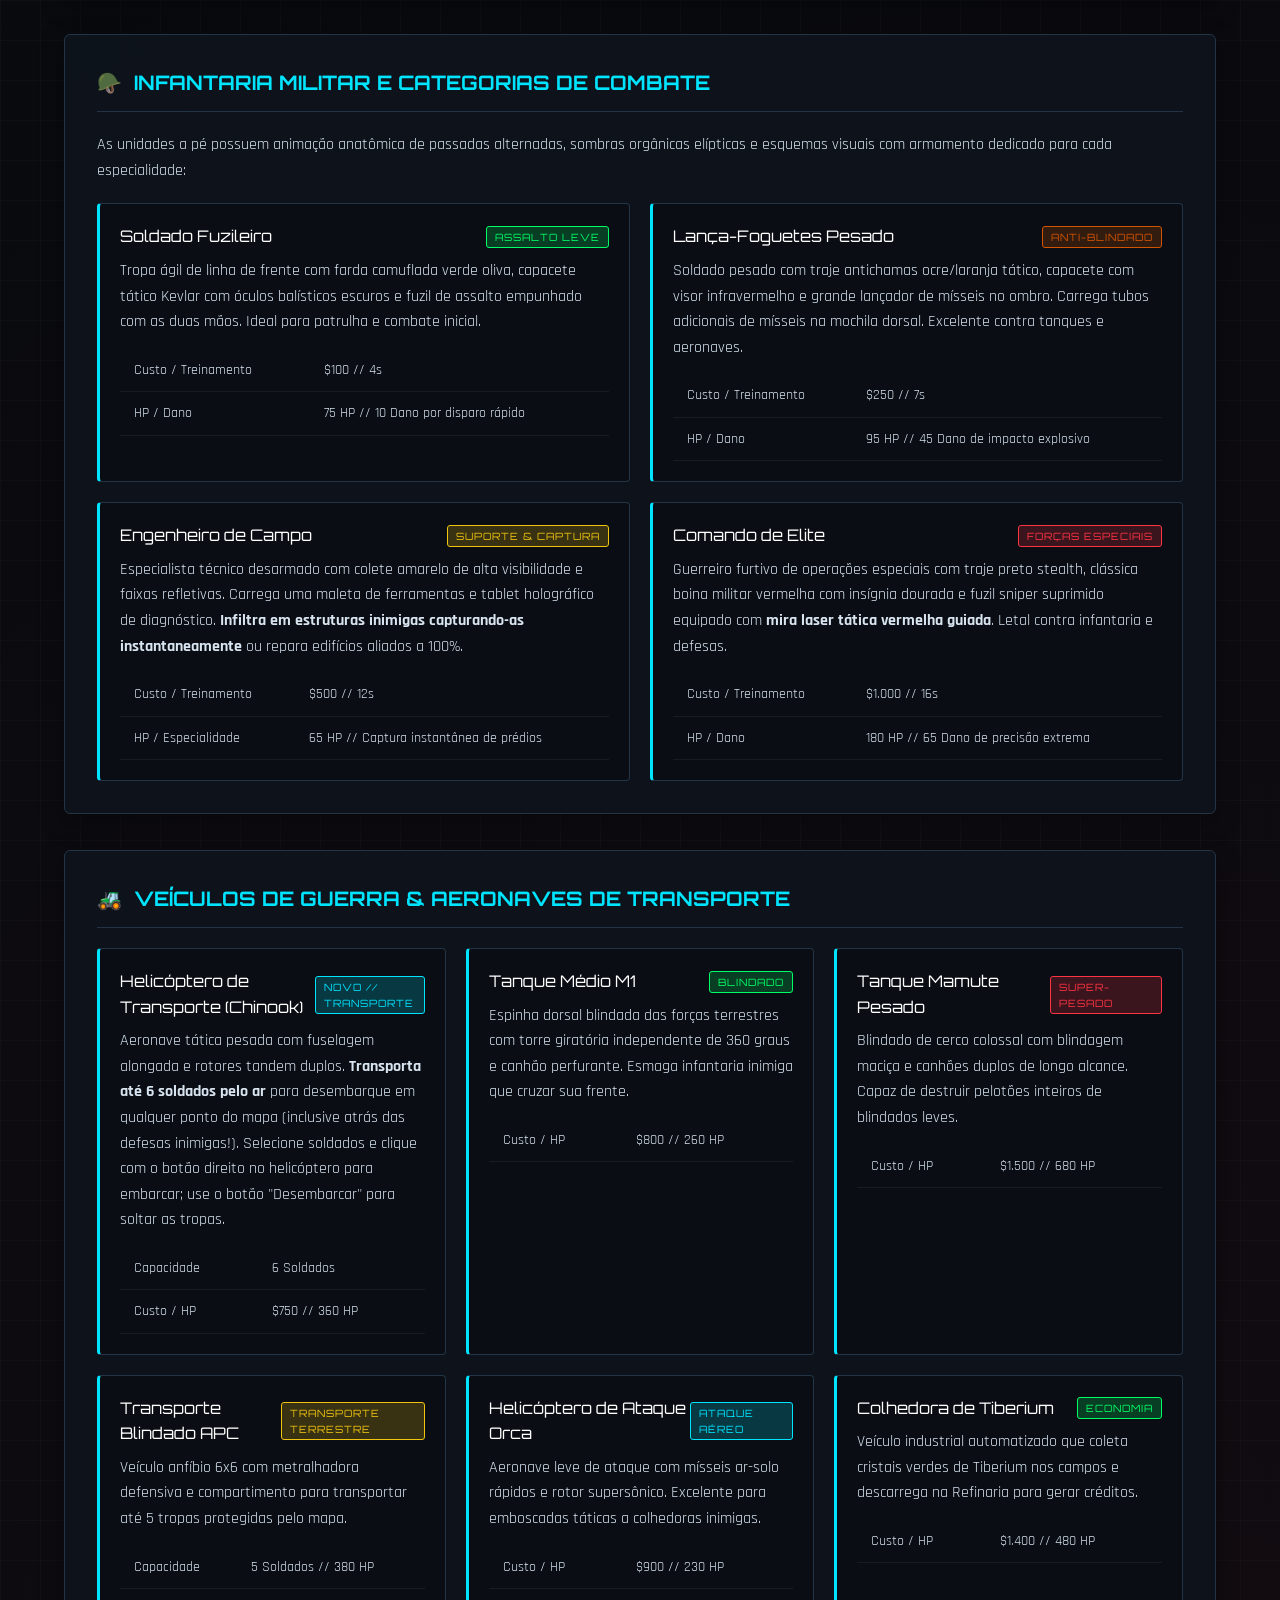
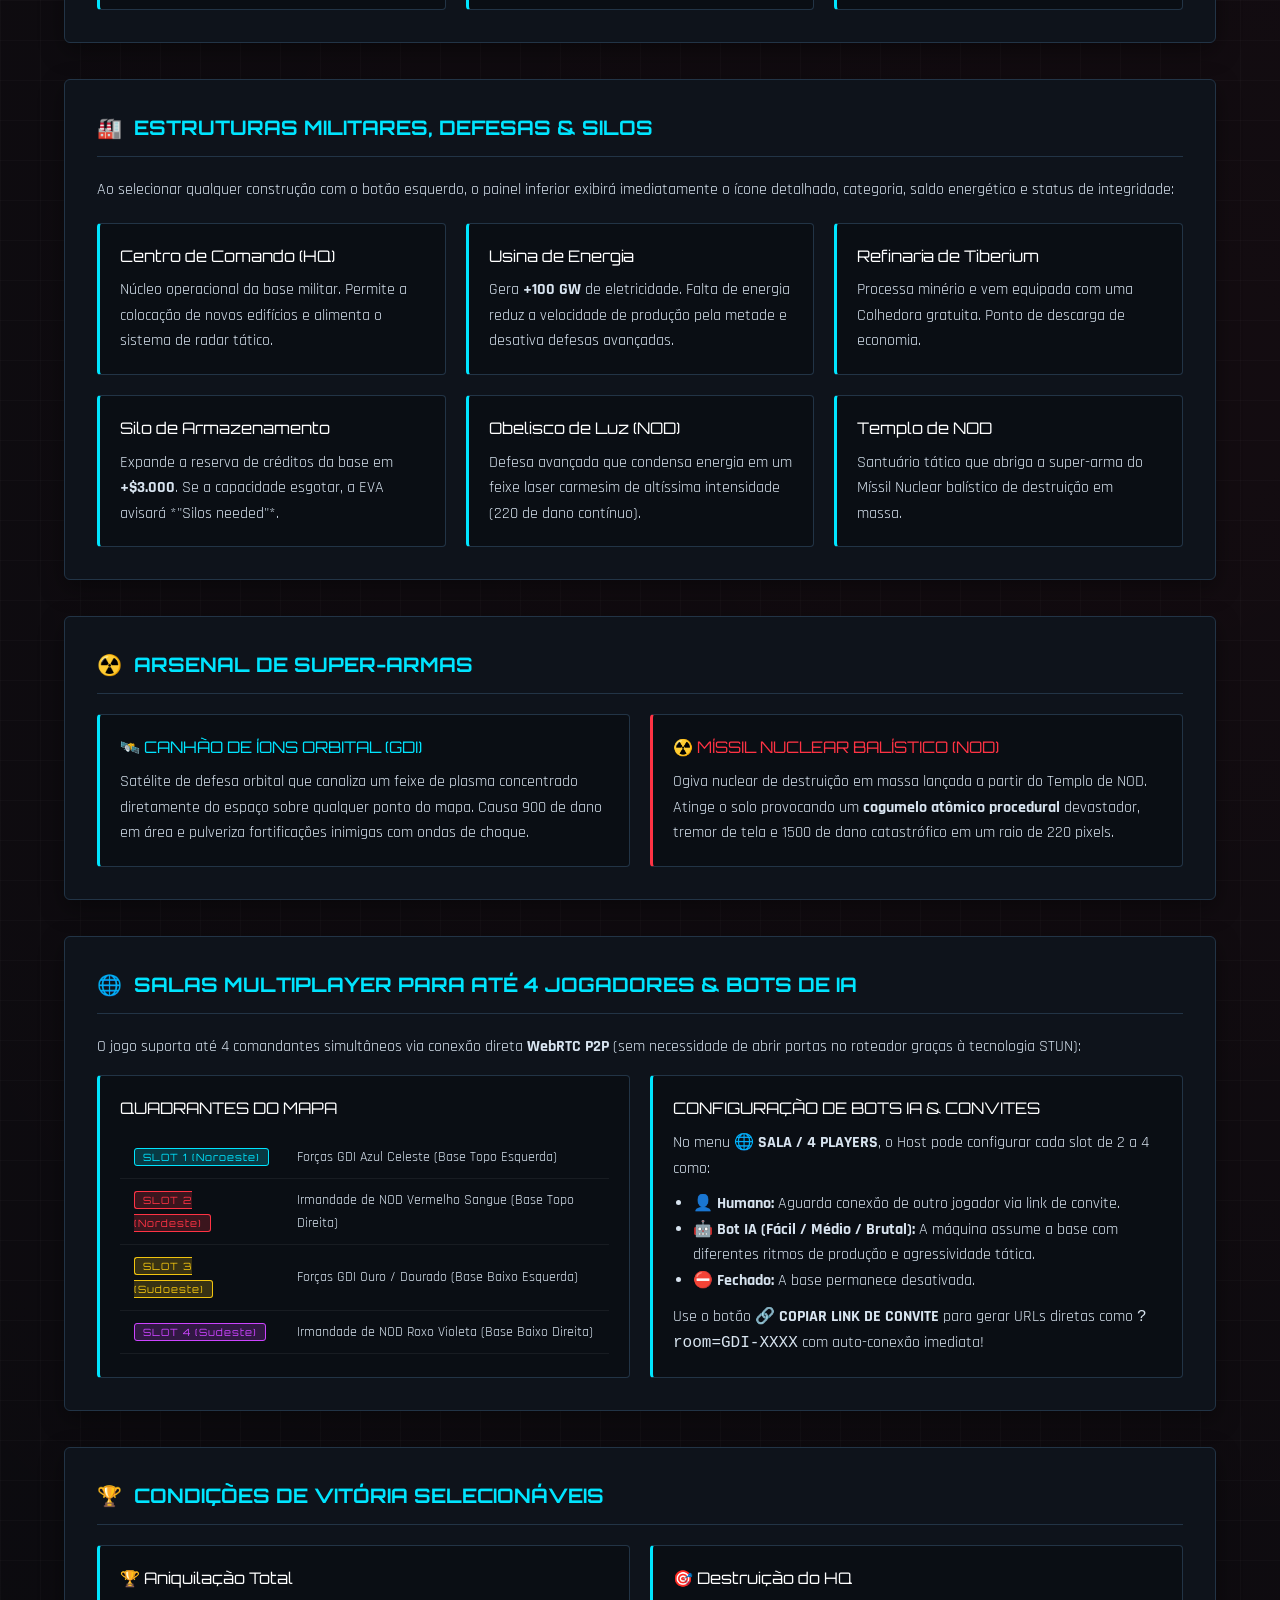
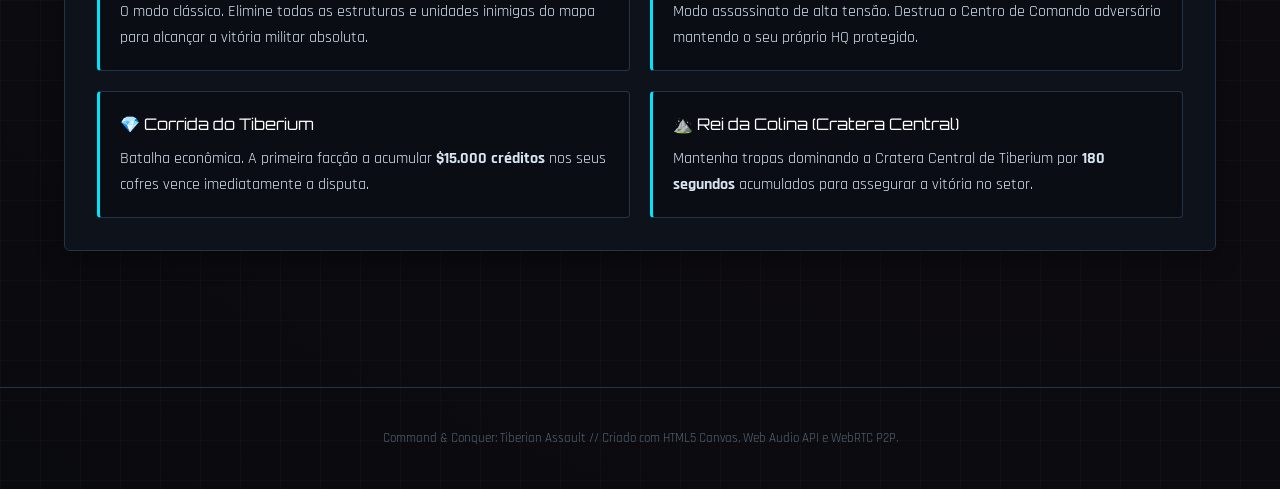
==== commit e981f506: "feat: add core unit models, game engine, network controller, and HUD styles along with documentation" ====
--- a/manual.html
+++ b/manual.html
@@ -292,6 +292,26 @@
             <tr><td><span class="key">Esc</span></td><td>Limpa seleção de tropas e cancela ações ativas.</td></tr>
           </table>
         </div>
+
+        <div class="card highlight">
+          <div class="card-title">COMANDOS TÁTICOS AVANÇADOS</div>
+          <table>
+            <tr><td><span class="key">A</span> ou <span class="badge badge-cyan">⚡ ATK-MOVE</span></td><td><strong>Attack-Move:</strong> As tropas avançam até o destino atacando qualquer inimigo avistado no percurso.</td></tr>
+            <tr><td><span class="key">P</span> ou <span class="badge badge-cyan">🔄 PATRULHA</span></td><td><strong>Patrulha Militar:</strong> As tropas patrulham continuamente ida e volta entre o ponto de origem e o destino.</td></tr>
+            <tr><td><span class="key">Shift + Clique Dir.</span></td><td><strong>Fila de Waypoints:</strong> Encadeia múltiplos pontos de rota e ordens consecutivas para o esquadrão.</td></tr>
+            <tr><td><span class="key">Clique Dir. no Quartel/Fábrica</span></td><td><strong>Rally Point (Ponto de Encontro):</strong> Tropas recém-treinadas marcham direto ao local marcado (linha tracejada com bandeira).</td></tr>
+          </table>
+        </div>
+
+        <div class="card highlight">
+          <div class="card-title">SIMULAÇÃO & QUICK SAVE/LOAD</div>
+          <table>
+            <tr><td><span class="key">Espaço</span> ou <span class="badge badge-cyan">⏸️ PAUSE</span></td><td><strong>Pausar Simulação:</strong> Congela o combate para planejar macroestratégia e reposicionar defesas com calma.</td></tr>
+            <tr><td><span class="badge badge-cyan">1x</span> <span class="badge badge-cyan">2x</span></td><td><strong>Velocidade da Batalha:</strong> Alterne entre velocidade padrão e simulação acelerada 2x para manobras rápidas.</td></tr>
+            <tr><td><span class="key">F5</span> ou <span class="badge badge-green">💾 SAVE</span></td><td><strong>QuickSave:</strong> Salva instantaneamente créditos, tropas, bases e estatísticas no armazenamento local.</td></tr>
+            <tr><td><span class="key">F9</span> ou <span class="badge badge-gold">📂 LOAD</span></td><td><strong>QuickLoad:</strong> Restaura o estado salvo com chime militar e sincronização total da partida.</td></tr>
+          </table>
+        </div>
       </div>
     </section>
 
